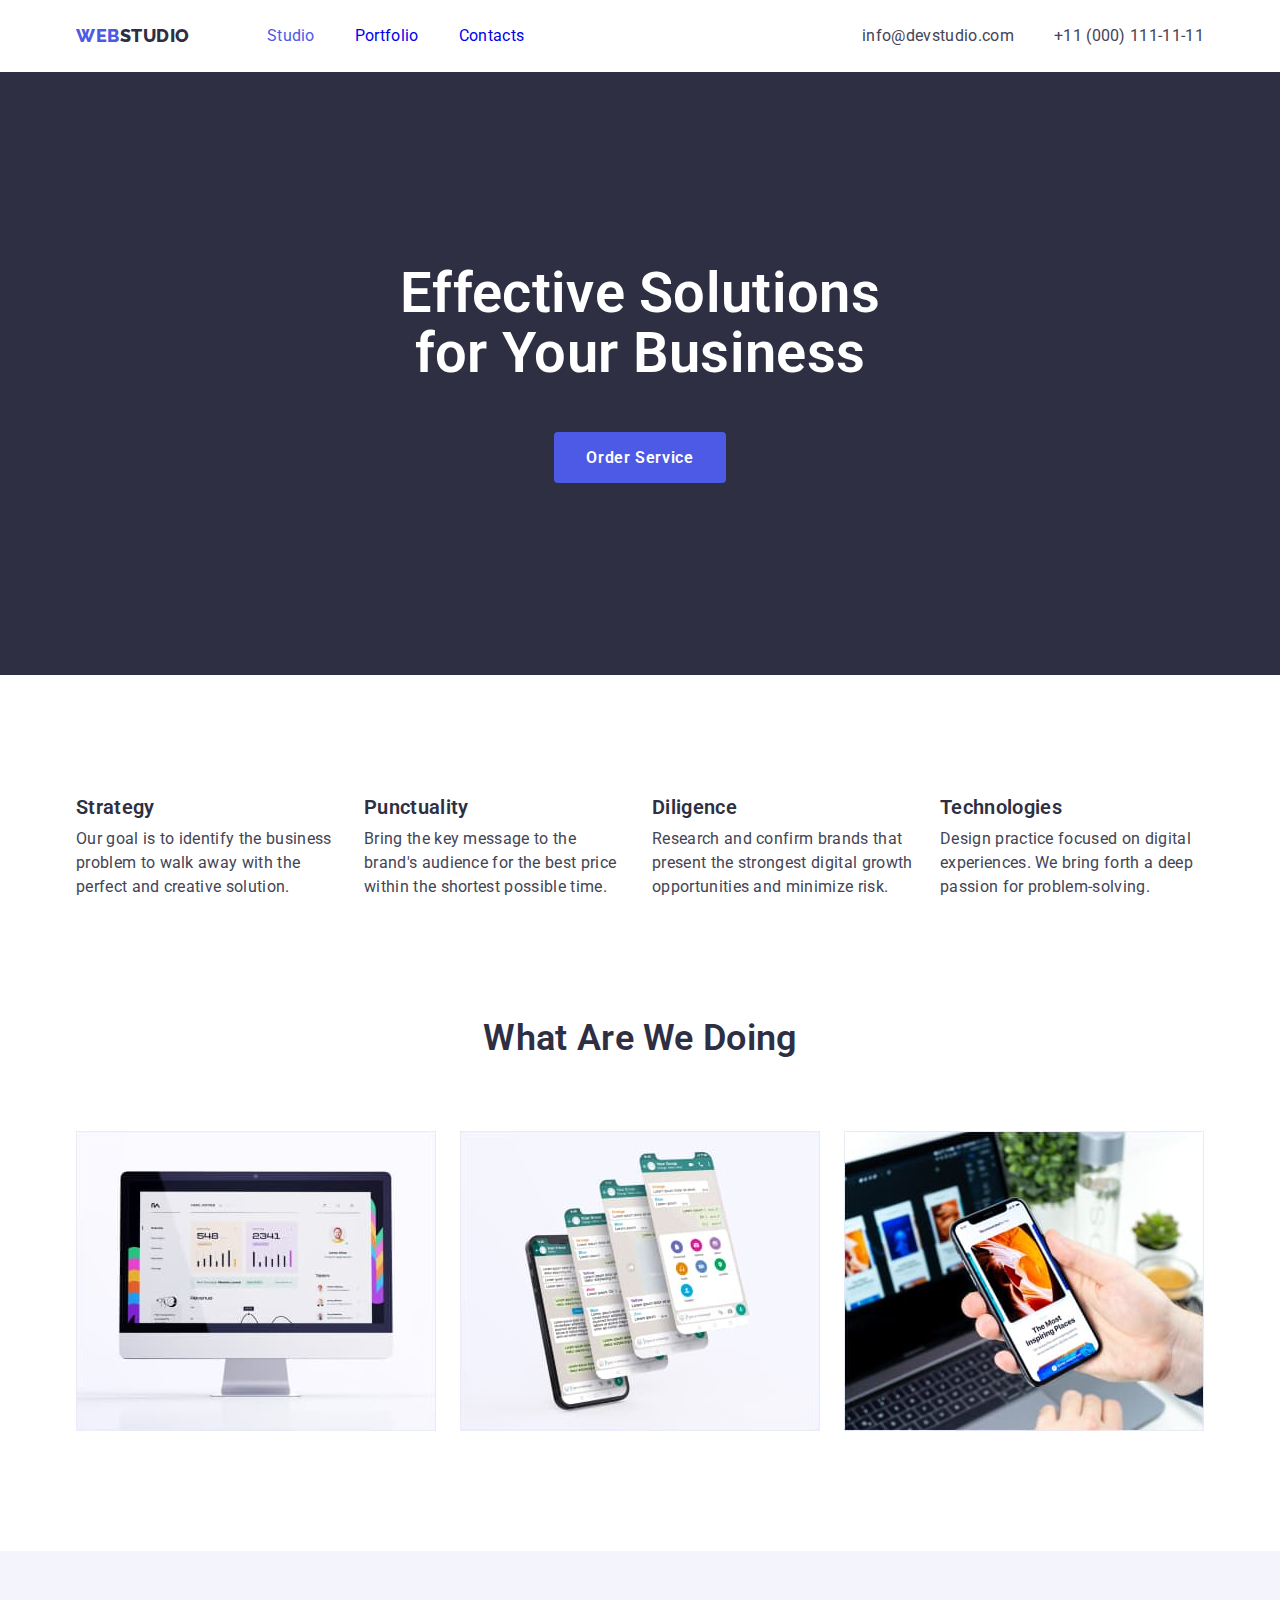
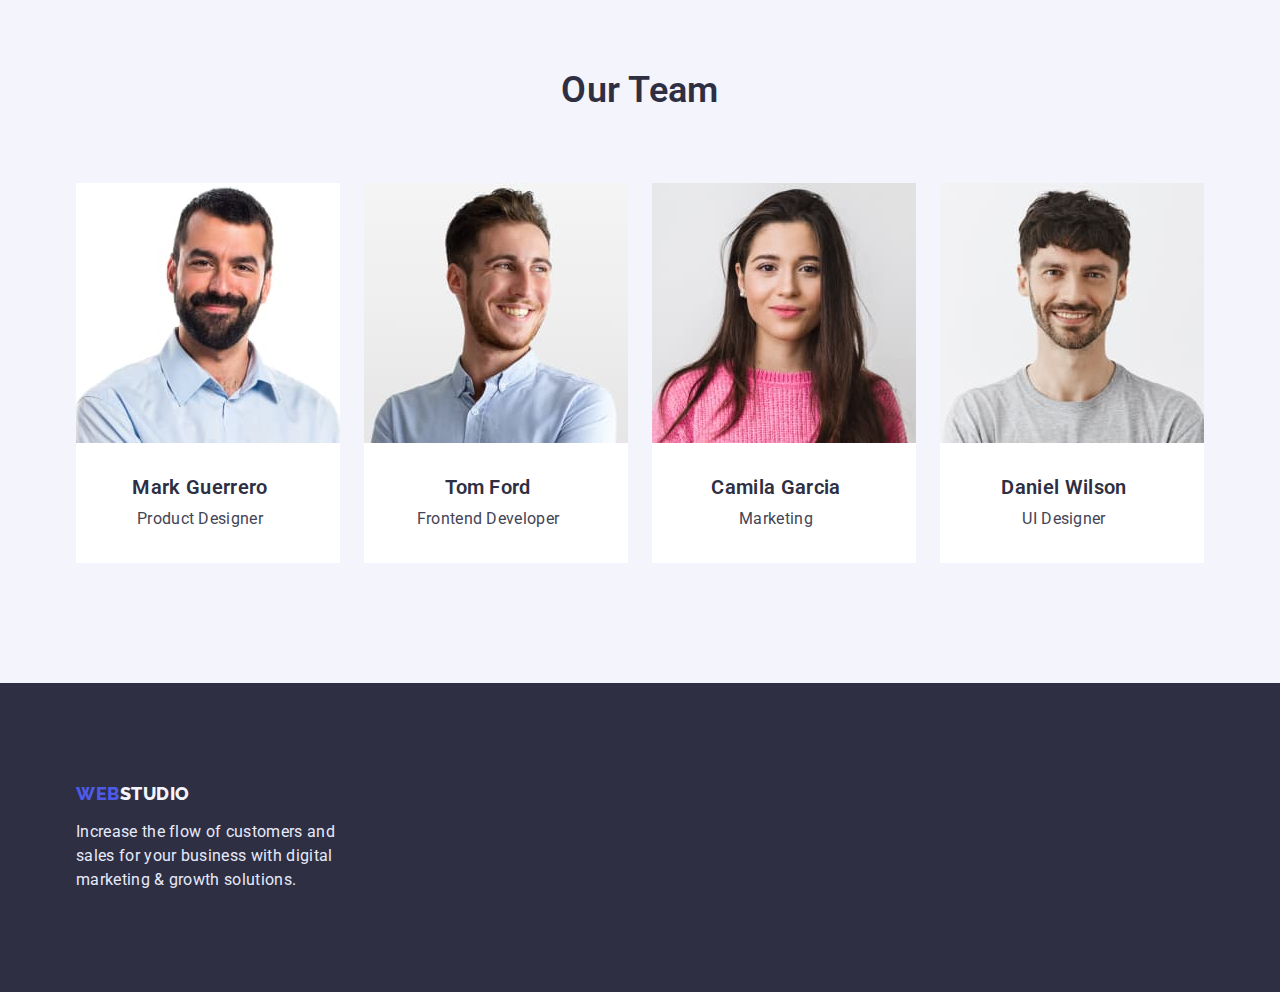
==== index.html @ b6259a6e "copied all files from the previous hw" ====
<!DOCTYPE html>
<html lang="en">
  <head>
    <meta charset="UTF-8" />
    <meta http-equiv="X-UA-Compatible" content="IE=edge" />
    <meta name="viewport" content="width=device-width, initial-scale=1.0" />
    <link
      href="https://fonts.googleapis.com/css2?family=Oleo+Script&family=Raleway:wght@700&family=Roboto:wght@400;500;700;900&display=swap"
      rel="stylesheet"
    />
    <link
      href="https://cdnjs.cloudflare.com/ajax/libs/modern-normalize/1.1.0/modern-normalize.min.css"
      rel="stylesheet"
    />
    <!-- <link
      href="https://fonts.googleapis.com/css2?family=Raleway:wght@700&display=swap"
      rel="stylesheet"
    /> -->
    <link rel="stylesheet" href="./сss/styles.css" />
    <title>Studio</title>
  </head>
  <body class="page">
    <!-- Шапка сайту -->
    <header class="border-header">
      <div class="container all-header">
        <nav class="main-nav">
          <!-- <a href="index.html">
          <img src="./images/WebStudio.svg" alt="Лого вебстудии" />
        </a> -->
          <a href="index.html" class="logo-top"
            >Web<span class="logo-header">Studio</span></a
          >
          <ul class="site-nav list">
            <li class="item">
              <a href="index.html" class="link current">Studio</a>
            </li>
            <li class="item">
              <a href="./portfolio.html" class="link">Portfolio</a>
            </li>
            <li class="item"><a href="#" class="link">Contacts</a></li>
          </ul>
        </nav>
        <ul class="contacts-nav list">
          <li class="item">
            <a href="mailto:info@devstudio.com" lang="en" class="contacts"
              >info@devstudio.com</a
            >
          </li>
          <li class="item">
            <a href="tel:+110001111111" class="contacts">+11 (000) 111-11-11</a>
          </li>
        </ul>
      </div>
    </header>
    <main>
      <!-- Герой -->
      <section class="hero">
        <div class="hero-content">
          <h1 class="hero-title">Effective Solutions for Your Business</h1>
          <button type="button" class="hero-button pointer">
            Order Service
          </button>
        </div>
      </section>
      <section class="section features-section">
        <div class="container">
          <!-- Вказую заголовок але в завданні на макеті він відсутній, вподальшому його потрібно сховати від користувача -->
          <h2 class="section-title visually-hidden">Features</h2>
          <ul class="features">
            <li class="items">
              <h3 class="content-title">Strategy</h3>
              <p class="section-text">
                Our goal is to identify the business problem to walk away with
                the perfect and creative solution.
              </p>
            </li>

            <li class="items">
              <h3 class="content-title">Punctuality</h3>
              <p class="section-text">
                Bring the key message to the brand's audience for the best price
                within the shortest possible time.
              </p>
            </li>

            <li class="items">
              <h3 class="content-title">Diligence</h3>
              <p class="section-text">
                Research and confirm brands that present the strongest digital
                growth opportunities and minimize risk.
              </p>
            </li>

            <li class="items">
              <h3 class="content-title">Technologies</h3>
              <p class="section-text">
                Design practice focused on digital experiences. We bring forth a
                deep passion for problem-solving.
              </p>
            </li>
          </ul>
        </div>
      </section>
      <section class="section">
        <div class="container">
          <h2 class="section-title">What are we doing</h2>
          <ul class="services">
            <li class="items">
              <img src="./images1/computer.jpg" alt="computer" width="360" />
            </li>

            <li class="items">
              <img
                src="./images1/messengers.jpg"
                alt="messengers"
                width="360"
              />
            </li>

            <li class="items">
              <img
                src="./images1/smartphone.jpg"
                alt="smartphone"
                width="360"
              />
            </li>
          </ul>
        </div>
      </section>
      <section class="section team-background">
        <div class="container">
          <h2 class="section-title team-title">Our Team</h2>
          <ul class="team">
            <li class="team-elements items">
              <img src="./images1/guerrero.jpg" alt="guerrero" width="264" />
              <div class="card-content">
                <h3 class="content-title">Mark Guerrero</h3>
                <p class="section-text">Product Designer</p>
              </div>
            </li>

            <li class="team-elements items">
              <img src="./images1/ford.jpg" alt="ford" width="264" />
              <div class="card-content">
                <h3 class="content-title">Tom Ford</h3>
                <p class="section-text">Frontend Developer</p>
              </div>
            </li>

            <li class="team-elements items">
              <img src="./images1/garcia.jpg" alt="garcia" width="264" />
              <div class="card-content">
                <h3 class="content-title">Camila Garcia</h3>
                <p class="section-text">Marketing</p>
              </div>
            </li>

            <li class="team-elements items">
              <img src="./images1/wilson.jpg" alt="wilson" width="264" />
              <div class="card-content">
                <h3 class="content-title">Daniel Wilson</h3>
                <p class="section-text">UI Designer</p>
              </div>
            </li>
          </ul>
        </div>
      </section>
    </main>
    <!-- Футер -->
    <footer class="footer">
      <!-- <img src="./images/WebStudio.svg" alt="Лого вебстудии" /> -->
      <div class="container">
        <a href="index.html" class="logo-bottom"
          >Web<span class="logo-footer">Studio</span>
        </a>
        <p class="footer-text">
          Increase the flow of customers and sales for your business with
          digital marketing & growth solutions.
        </p>
      </div>
    </footer>
    <script src="./JS/code.js"></script>
  </body>
</html>
---- сss/styles.css ----
/* Определяем палитру цвета которую использовал дизайнер при разработке макета */
/* цвет основного текста SLATE #434455; */
/* вторичный цвет текста (заголовки) NAVY BLUE #2E2F42 */
/* цвет бэкграунд акцента #4D5AE5 */
/* цвет лого header  #4D5AE5 #2E2F42 */
/* цвет лого footer  #4D5AE5 #F4F4FD */
/* цвет фона (header) #FFFFFF */
/* цвет фона (hero + footer) #2E2F42 */
/* цвет фона (sections) #E5E5E5 */
/* цвет фона (section Team) #F4F4FD */
/* цвет фона кнопок #E7E9FC */

/* Задаем основной цвет шрифта и фона */
:root {
  --portfolio-card-set-left-gap: 24px;
  --portfolio-card-set-top-gap: 48px;

  --primary-text-color: #434455;
  --title-text-color-second-bg-color: #2e2f42;
  --accent-bg-color-button-text-color: #4d5ae5;
  --first-color: #ffffff;
  --third-background-color: #e5e5e5;
  --fourth-background-color: #f4f4fd;
  --button-background-color: #e7e9fc;
  --button-bg-active-color: #404bbf;
}

/* Если не используем нормализацию стилей то прописываем руками
html {
  box-sizing: border-box;
}
*,
*::before,
*::after {
  box-sizing: inherit;
} */

/* Добавляем временный outline для работы с блоками */

/* header {
  outline: 2px solid #404bbf;
} */
/* .nav {
  outline: 2px solid navy;
}
.site-nav {
  outline: 2px solid #404bbf;
}
.contacts-nav {
  outline: 2px solid red;
} */
/* .hero {
  outline: 2px solid tomato;
} */
/* .section {
  outline: 2px solid navy;
} */
/* .footer {
  outline: 2px solid red;
} */
/* .flex-filter {
  outline: 2px solid tomato;
  background-color: navy;
} */
/* .portfolio-elements {
    outline: 1px solid tomato;
  } */

body {
  margin: 0px;
  color: var(--primary-text-color);
  background-color: var(--first-color);

  font-family: Roboto, sans-serif;
  letter-spacing: 0.02em;
}
/* Утилиты */
.list {
  margin: 0px;
  padding: 0px;
}

/* Обнуляем маржины для элементов макета' */
h1,
h2,
h3,
h4,
h5,
h6,
p,
ul {
  margin: 0;
}

img {
  display: block;
  max-width: 100%;
  height: auto;
}
/* Убираем точки в списке */
/* .list {
  list-style: none;
} */
ul {
  list-style: none;
}

.link {
  text-decoration: none;
}
.pointer {
  cursor: pointer;
}

/* h1,
h2,
h3,
h4,
h5,
h6 {
  font-family: "Times New Roman", Times, serif;
} */

.container {
  width: 1158px;
  padding-left: 15px;
  padding-right: 15px;
  margin-left: auto;
  margin-right: auto;
  /* outline: 2px solid tomato; */
}

/* .section {
  padding-top: 94px;
  padding-bottom: 94px;
} */

/* Задаем цвет лого */
.logo-top {
  color: var(--accent-bg-color-button-text-color);
  font-family: Raleway, sans-serif;
  font-weight: 800;
  font-size: 18px;
  line-height: 1.33;
  display: flex;
  align-items: center;
  letter-spacing: 0.03em;
  text-transform: uppercase;
  text-decoration: none;
}
.logo-top .logo-header {
  color: var(--title-text-color-second-bg-color);
}
.logo-bottom {
  color: var(--accent-bg-color-button-text-color);
  font-family: Raleway, sans-serif;
  font-weight: 800;
  font-size: 18px;
  line-height: 1.17;
  display: flex;
  align-items: center;
  letter-spacing: 0.03em;
  text-transform: uppercase;
  text-decoration: none;
}
.logo-bottom .logo-footer {
  color: var(--fourth-background-color);
}

/* Стилизуем меню навигации */
.border-header {
  box-shadow: 0px 2px 1px rgba(46, 47, 66, 0.08),
    0px 1px 1px rgba(46, 47, 66, 0.16), 0px 1px 6px rgba(46, 47, 66, 0.08);
}

.all-header {
  display: flex;
  align-items: center;
}
.main-nav {
  display: flex;
  align-items: center;
  padding-top: 24px;
  padding-bottom: 24px;
}
.site-nav {
  display: flex;
  margin-left: 77px;
}
.site-nav .item + .item {
  margin-left: 40px;
}
.site-nav > .link {
  color: var(--title-text-color-second-bg-color);
  font-weight: 600;
  font-size: 16px;
  line-height: 1.5;
  text-decoration: none;
}
.site-nav .link:hover,
.site-nav .link:focus {
  color: var(--accent-bg-color-button-text-color);
}
.site-nav .link.current,
.site-nav .link:active {
  color: var(--accent-bg-color-button-text-color);
}

/* Стилизуем в шапке контакты */
.contacts-nav {
  display: flex;
  margin-left: auto;
  padding-top: 24px;
  padding-bottom: 24px;
}
.contacts-nav .item:not(:last-child) {
  margin-right: 40px;
}

.contacts-nav .contacts {
  display: flex;
  color: var(--primary-text-color);
  font-size: 16px;
  line-height: 1.5;
  text-decoration: none;
}
.contacts-nav .contacts:hover,
.contacts-nav .contacts:focus {
  color: var(--accent-bg-color-button-text-color);
}

/* Стилизуем героя */
.hero {
  text-align: center;
  background-color: var(--title-text-color-second-bg-color);
}
.hero-content {
  padding-top: 192px;
  padding-bottom: 192px;
}
.hero-title {
  display: block;
  width: 492px;
  height: 120px;
  margin-left: auto;
  margin-right: auto;
  margin-top: 0;
  margin-bottom: 48px;

  color: var(--first-color);
  font-weight: 600;
  font-size: 56px;
  line-height: 1.07;
}
.hero-button {
  display: flex;
  margin-left: auto;
  margin-right: auto;
  flex-direction: row;
  gap: 10px;
  border-radius: 4px;
  border: none;
  align-items: center;
  padding: 16px 32px;
  min-width: 170px;
  min-height: 51px;

  color: var(--first-color);
  background-color: var(--accent-bg-color-button-text-color);
  font-family: inherit;
  font-weight: 600;
  font-size: 16px;
  line-height: 1.19;
  display: flex;
  align-items: center;
  letter-spacing: 0.04em;
}

.hero-button:active,
.hero-button:focus {
  background-color: var(--button-bg-active-color);
}

/* Стилизуем заголовки секций */

.section-title {
  margin-top: 0px;

  color: var(--title-text-color-second-bg-color);
  font-weight: 600;
  font-size: 36px;
  line-height: 1.11;
  text-align: center;
  text-transform: capitalize;
}

.visually-hidden {
  position: absolute;
  width: 1px;
  height: 1px;
  margin: -1px;
  border: 0;
  padding: 0;
  clip: rect(0 0 0 0);
  overflow: hidden;
}

/* Стилизуем заголовки контента внутри секций Future, Team, Portfolio */

.content-title {
  margin-top: 0px;
  margin-bottom: 0px;

  color: var(--title-text-color-second-bg-color);
  font-weight: 600;
  font-size: 20px;
  line-height: 1.2;
}
/* Стилизуем контент внутри секций Future, Team, Portfolio */

.section {
  padding-top: 120px;
  padding-bottom: 120px;
}

.features-section {
  padding-bottom: 0px;
}

.features {
  display: flex;
  min-width: 264px;
  margin: 0;
  padding: 0;
  /* gap: 8px; */
}
.features .items {
  flex-basis: 264px;
  /* min-width: 264px; */
}

.features .items:not(:last-child) {
  margin-right: 24px;
}

.section-text {
  color: var(--primary-text-color);
  font-size: 16px;
  line-height: 1.5;
}
/* Section What are we doing */
.services {
  display: flex;
  margin-top: 72px;
  padding: 0;
}

.services .items:not(:last-child) {
  padding-right: 24px;
}
/* Section Team */

.team {
  display: flex;
  flex-wrap: wrap;
  margin: 0;
  padding: 0;
  margin-top: 72px;
  gap: 24px;
}

.team-elements {
  flex-basis: calc((100% - 72px) / 4);
  background-color: var(--first-color);
}

.team-background {
  background-color: var(--fourth-background-color);
}

.card-content {
  text-align: center;
}

/* Стилизуем футер */

.footer {
  padding-top: 100px;
  padding-bottom: 100px;
  background-color: var(--title-text-color-second-bg-color);
}
.footer-text {
  display: inline-block;
  width: 264px;
  margin-top: 16px;

  color: var(--button-background-color);
  font-size: 16px;
  line-height: 1.5;
}
/* .address {
  color: var(--primary-text-color);
  font-style: normal;
  font-size: 14px;
  line-height: 1.71;
  text-decoration: none;
}  */
/* .footer .address {
  color: #ffffff;
  font-style: normal;
  font-size: 14px;
  line-height: 1.71;
  text-decoration: none;
}
.footer .address:hover,
.footer .address:focus {
  color: var(--accent-color);
}

.footer .contacts {
  color: var(--primary-text-color);
  font-style: normal;
  font-size: 14px;
  line-height: 1.71;
  text-decoration: none;
}
.footer .contacts:hover,
.footer .contacts:focus {
  color: var(--accent-color);
} */

/* Стилизуем страницу Портфолио  */

/* Section filter  */

.filter-button {
  color: var(--accent-bg-color-button-text-color);
  background-color: var(--button-background-color);
  font-family: inherit;
  font-weight: 600;
  font-size: 16px;
  line-height: 1.5;
  text-align: center;
  letter-spacing: 0.04em;

  border: 1px solid #e7e9fc;
  border-radius: 4px;
}

.filter-button:hover,
.filter-button:focus {
  color: var(--first-color);
  background-color: var(--accent-bg-color-button-text-color);
}

.porfolio-section {
  padding-top: 96px;
  padding-bottom: 120px;
}
.filter {
  display: flex;
  justify-content: center;
  padding: 0px;
  margin-left: auto;
  margin-right: auto;
  margin-bottom: 72px;
}

.filter .items {
  justify-content: center;
}

.filter .items:not(:last-child) {
  padding-right: 24px;
}

.filter .filter-button {
  padding: 12px 24px;
}

/* Portfolio */

.portfolio {
  display: flex;
  flex-wrap: wrap;
  padding: 0;
  gap: 24px;
  text-decoration: none;
}

.portfolio-elements {
  flex-basis: calc((100% - 48px) / 3);
  border: 0.5px solid #f4f4fd;
  /* box-shadow: 0px 1px 6px rgba(46, 47, 66, 0.08); */
}

.card-content {
  padding: 32px;
  padding-left: 16px;
}

.section-text {
  margin-top: 8px;
}
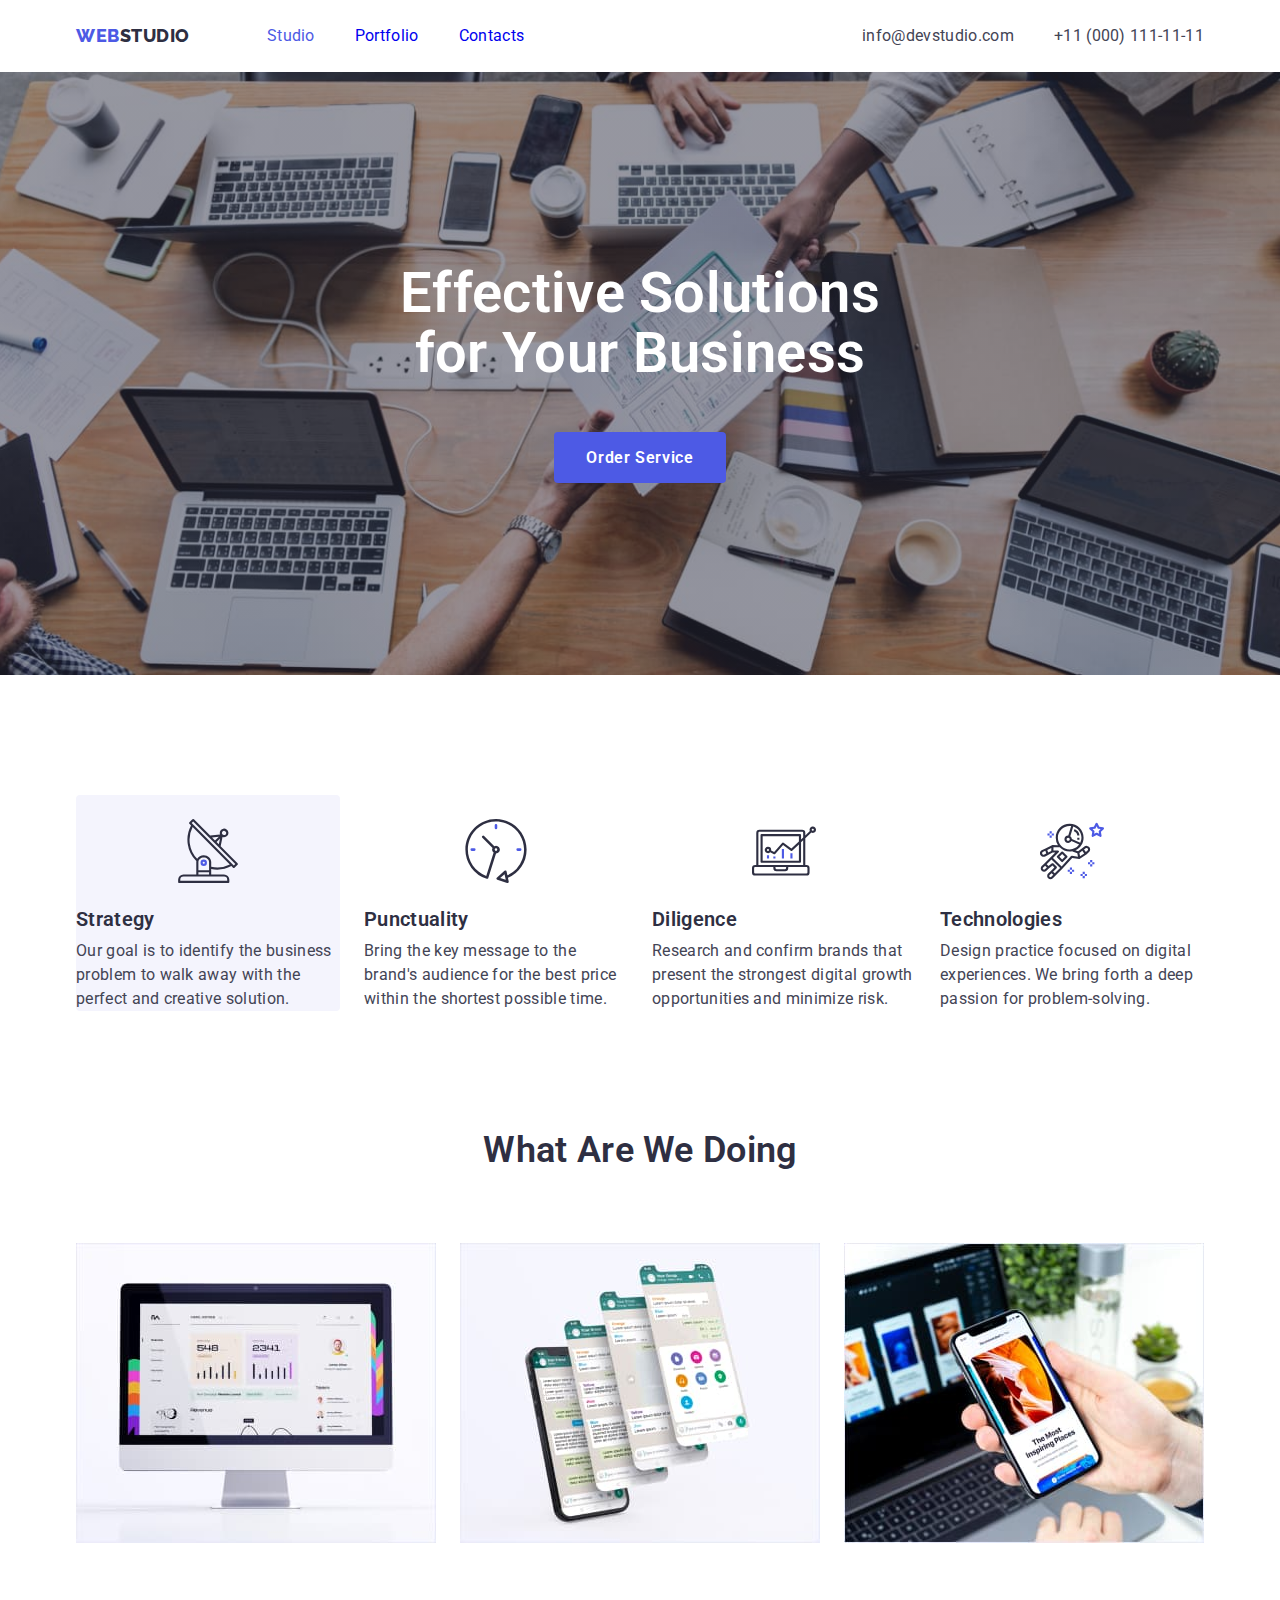
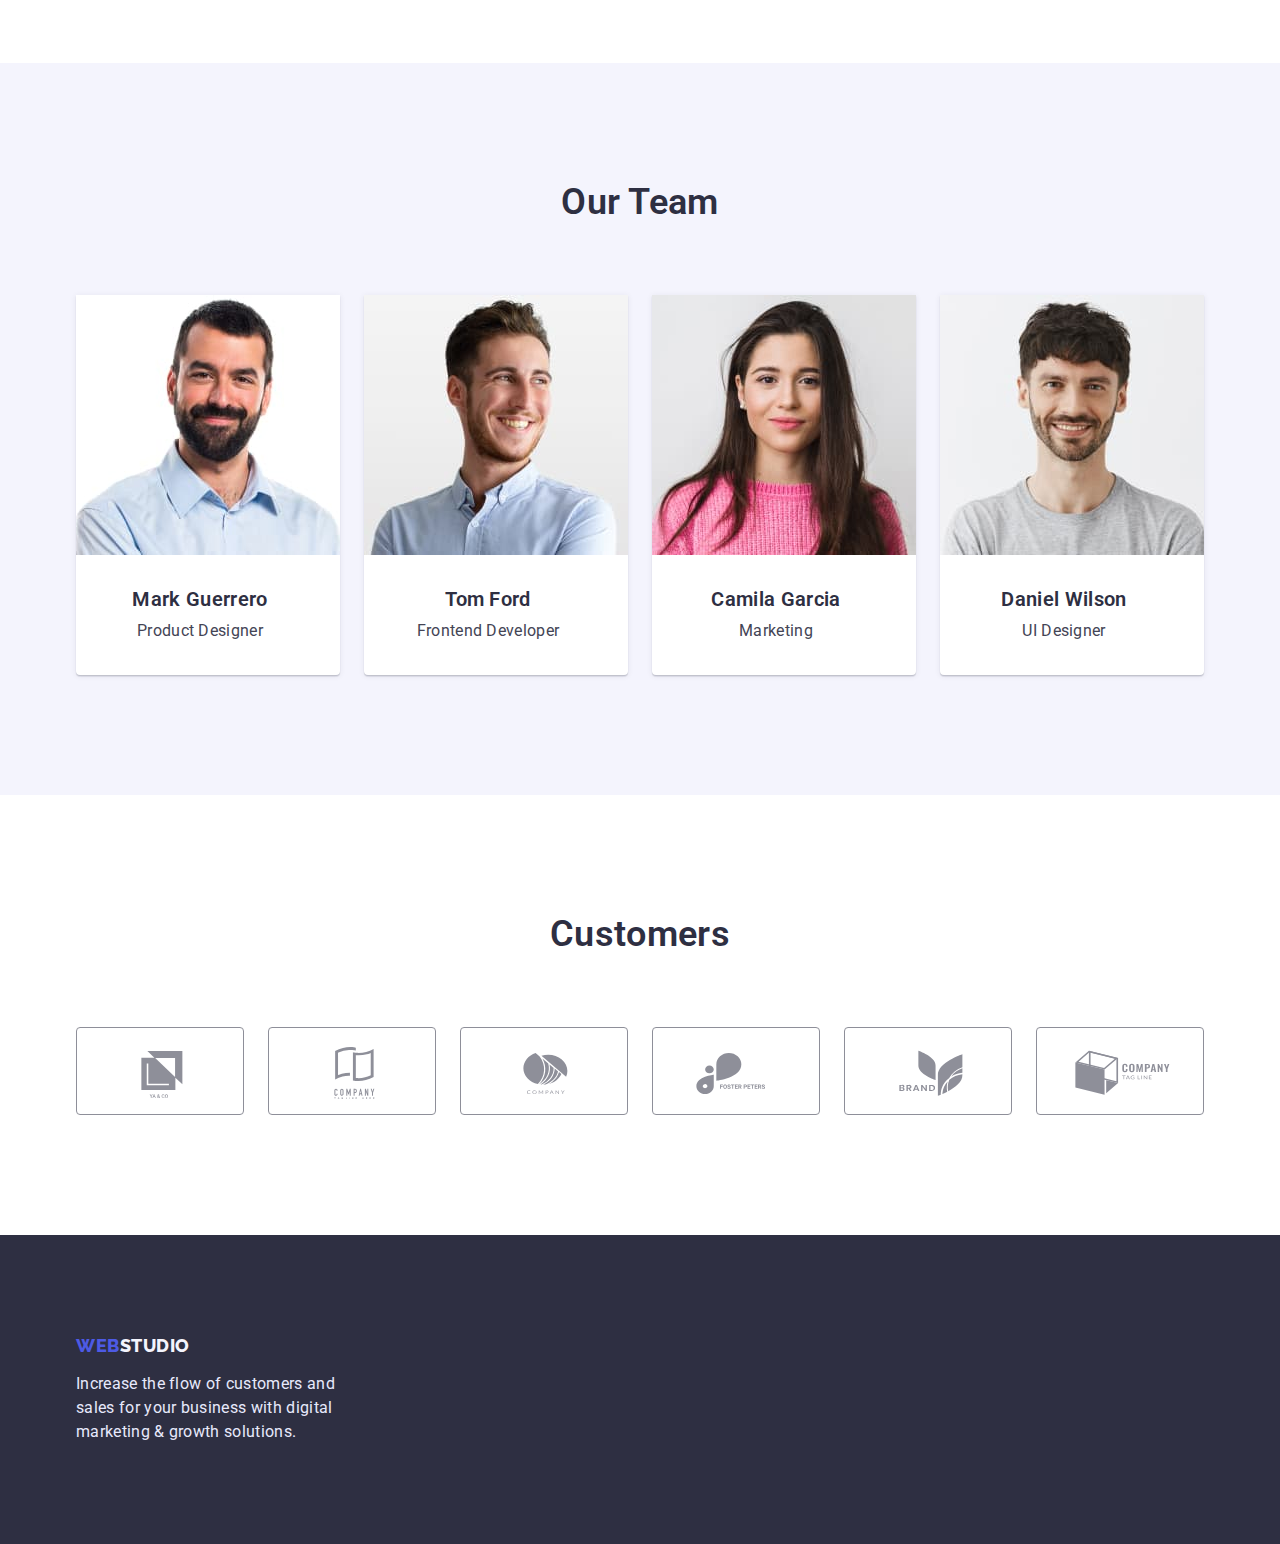
==== commit ec954908: "Added the first part of the code according to the fourth task" ====
--- a/index.html
+++ b/index.html
@@ -54,7 +54,7 @@
     </header>
     <main>
       <!-- Герой -->
-      <section class="hero">
+      <section class="hero overlay">
         <div class="hero-content">
           <h1 class="hero-title">Effective Solutions for Your Business</h1>
           <button type="button" class="hero-button pointer">
@@ -67,7 +67,14 @@
           <!-- Вказую заголовок але в завданні на макеті він відсутній, вподальшому його потрібно сховати від користувача -->
           <h2 class="section-title visually-hidden">Features</h2>
           <ul class="features">
-            <li class="items">
+            <li class="feature-elements items">
+              <div class="feature-block">
+                <a>
+                  <svg class="icon" width="64px" height="64px">
+                    <use href="./images1/sprite2.svg#icon-antenna"></use>
+                  </svg>
+                </a>
+              </div>
               <h3 class="content-title">Strategy</h3>
               <p class="section-text">
                 Our goal is to identify the business problem to walk away with
@@ -76,6 +83,13 @@
             </li>
 
             <li class="items">
+              <div class="feature-block">
+                <a>
+                  <svg class="icon" width="64px" height="64px">
+                    <use href="./images1/sprite2.svg#icon-clock"></use>
+                  </svg>
+                </a>
+              </div>
               <h3 class="content-title">Punctuality</h3>
               <p class="section-text">
                 Bring the key message to the brand's audience for the best price
@@ -84,6 +98,13 @@
             </li>
 
             <li class="items">
+              <div class="feature-block">
+                <a>
+                  <svg class="icon" width="64px" height="64px">
+                    <use href="./images1/sprite2.svg#icon-diagram"></use>
+                  </svg>
+                </a>
+              </div>
               <h3 class="content-title">Diligence</h3>
               <p class="section-text">
                 Research and confirm brands that present the strongest digital
@@ -92,6 +113,13 @@
             </li>
 
             <li class="items">
+              <div class="feature-block">
+                <a>
+                  <svg class="icon" width="64px" height="64px">
+                    <use href="./images1/sprite2.svg#icon-astronaut"></use>
+                  </svg>
+                </a>
+              </div>
               <h3 class="content-title">Technologies</h3>
               <p class="section-text">
                 Design practice focused on digital experiences. We bring forth a
@@ -160,6 +188,72 @@
               <div class="card-content">
                 <h3 class="content-title">Daniel Wilson</h3>
                 <p class="section-text">UI Designer</p>
+              </div>
+            </li>
+          </ul>
+        </div>
+      </section>
+      <section class="section customers-background">
+        <div class="container">
+          <h2 class="section-title customers-title">Customers</h2>
+          <ul class="customers">
+            <li class="customers-elements items">
+              <div class="customer-block">
+                <a>
+                  <svg class="icon" width="104px" height="56px">
+                    <use href="./images1/sprite2.svg#icon-logo1"></use>
+                  </svg>
+                </a>
+              </div>
+            </li>
+
+            <li class="customers-elements items">
+              <div class="customer-block">
+                <a>
+                  <svg class="icon" width="104px" height="56px">
+                    <use href="./images1/sprite2.svg#icon-logo2"></use>
+                  </svg>
+                </a>
+              </div>
+            </li>
+
+            <li class="customers-elements items">
+              <div class="customer-block">
+                <a>
+                  <svg class="icon" width="104px" height="56px">
+                    <use href="./images1/sprite2.svg#icon-logo3"></use>
+                  </svg>
+                </a>
+              </div>
+            </li>
+
+            <li class="customers-elements items">
+              <div class="customer-block">
+                <a>
+                  <svg class="icon" width="104px" height="56px">
+                    <use href="./images1/sprite2.svg#icon-logo4"></use>
+                  </svg>
+                </a>
+              </div>
+            </li>
+
+            <li class="customers-elements items">
+              <div class="customer-block">
+                <a>
+                  <svg class="icon" width="104px" height="56px">
+                    <use href="./images1/sprite2.svg#icon-logo5"></use>
+                  </svg>
+                </a>
+              </div>
+            </li>
+
+            <li class="customers-elements items">
+              <div class="customer-block">
+                <a>
+                  <svg class="icon" width="104px" height="56px">
+                    <use href="./images1/sprite2.svg#icon-logo6"></use>
+                  </svg>
+                </a>
               </div>
             </li>
           </ul>
@@ -179,6 +273,5 @@
         </p>
       </div>
     </footer>
-    <script src="./JS/code.js"></script>
   </body>
 </html>
--- a/сss/styles.css
+++ b/сss/styles.css
@@ -23,6 +23,7 @@
   --fourth-background-color: #f4f4fd;
   --button-background-color: #e7e9fc;
   --button-bg-active-color: #404bbf;
+  --border-color: #8e8f99;
 }
 
 /* Если не используем нормализацию стилей то прописываем руками
@@ -34,37 +35,6 @@
 *::after {
   box-sizing: inherit;
 } */
-
-/* Добавляем временный outline для работы с блоками */
-
-/* header {
-  outline: 2px solid #404bbf;
-} */
-/* .nav {
-  outline: 2px solid navy;
-}
-.site-nav {
-  outline: 2px solid #404bbf;
-}
-.contacts-nav {
-  outline: 2px solid red;
-} */
-/* .hero {
-  outline: 2px solid tomato;
-} */
-/* .section {
-  outline: 2px solid navy;
-} */
-/* .footer {
-  outline: 2px solid red;
-} */
-/* .flex-filter {
-  outline: 2px solid tomato;
-  background-color: navy;
-} */
-/* .portfolio-elements {
-    outline: 1px solid tomato;
-  } */
 
 body {
   margin: 0px;
@@ -230,6 +200,22 @@
 }
 
 /* Стилизуем героя */
+.overlay {
+  max-width: 1440px;
+  height: 603px;
+  margin-left: auto;
+  margin-right: auto;
+  background-image: linear-gradient(
+      to right,
+      rgba(46, 47, 66, 0.5),
+      rgba(46, 47, 66, 0.5)
+    ),
+    url('../images1/peopleoffice.jpg');
+  background-repeat: no-repeat;
+  background-position: center;
+  background-size: cover;
+}
+
 .hero {
   text-align: center;
   background-color: var(--title-text-color-second-bg-color);
@@ -327,6 +313,23 @@
   padding-bottom: 0px;
 }
 
+.feature-elements {
+  background-color: var(--fourth-background-color);
+  border-radius: 4px;
+}
+
+.feature-block {
+  margin: 0;
+  width: 264px;
+  height: 112px;
+  padding: 24px 100px;
+  border-radius: 4px;
+  text-align: center;
+}
+/* .feature-block:not(:last-child) {
+  margin-right: 24px;
+} */
+
 .features {
   display: flex;
   min-width: 264px;
@@ -372,6 +375,9 @@
 .team-elements {
   flex-basis: calc((100% - 72px) / 4);
   background-color: var(--first-color);
+  box-shadow: 0px 1px 6px rgba(46, 47, 66, 0.08),
+    0px 1px 1px rgba(46, 47, 66, 0.16), 0px 2px 1px rgba(46, 47, 66, 0.08);
+  border-radius: 0px 0px 4px 4px;
 }
 
 .team-background {
@@ -382,9 +388,41 @@
   text-align: center;
 }
 
+/* Section Customers */
+
+.customers {
+  display: flex;
+  flex-wrap: wrap;
+  margin: 0;
+  padding: 0;
+  margin-top: 72px;
+  gap: 24px;
+}
+
+.customers-elements {
+  background-color: var(--first-color);
+}
+
+.customer-block {
+  margin: 0;
+  width: 168px;
+  height: 88px;
+  padding: 16px 32px;
+  border: 1px solid var(--border-color);
+  border-radius: 4px;
+  text-align: center;
+}
+.customer-block:not(:last-child) {
+  margin-right: 24px;
+}
+
 /* Стилизуем футер */
 
 .footer {
+  /* max-width: 1440px;
+  max-height: 310px; */
+  margin-left: auto;
+  margin-right: auto;
   padding-top: 100px;
   padding-bottom: 100px;
   background-color: var(--title-text-color-second-bg-color);
@@ -451,6 +489,9 @@
 .filter-button:focus {
   color: var(--first-color);
   background-color: var(--accent-bg-color-button-text-color);
+  box-shadow: 0px 3px 1px rgba(0, 0, 0, 0.1), 0px 2px 1px rgba(0, 0, 0, 0.08),
+    0px 2px 2px rgba(0, 0, 0, 0.12);
+  border-radius: 4px;
 }
 
 .porfolio-section {
@@ -493,7 +534,10 @@
   border: 0.5px solid #f4f4fd;
   /* box-shadow: 0px 1px 6px rgba(46, 47, 66, 0.08); */
 }
-
+.portfolio-elements:hover {
+  border: 0.5px solid #f4f4fd;
+  box-shadow: 0px 1px 6px rgba(46, 47, 66, 0.08);
+}
 .card-content {
   padding: 32px;
   padding-left: 16px;
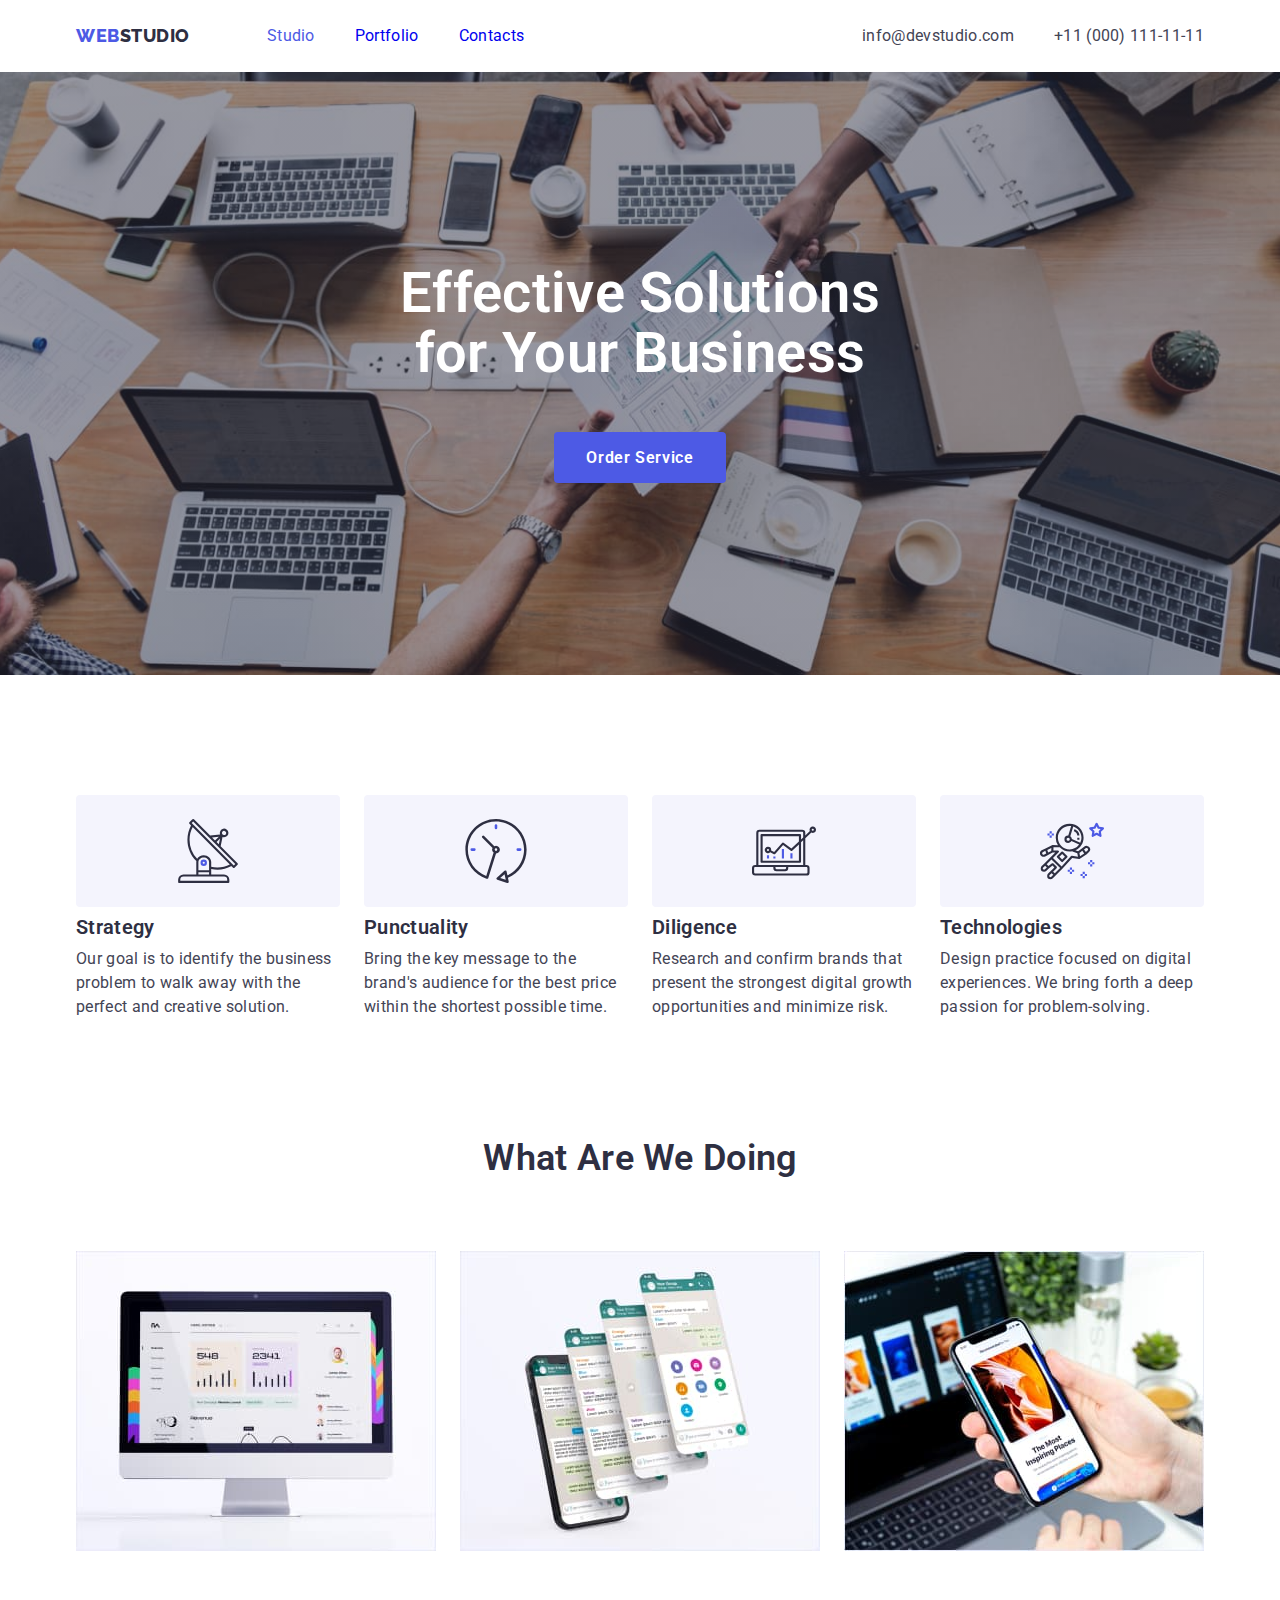
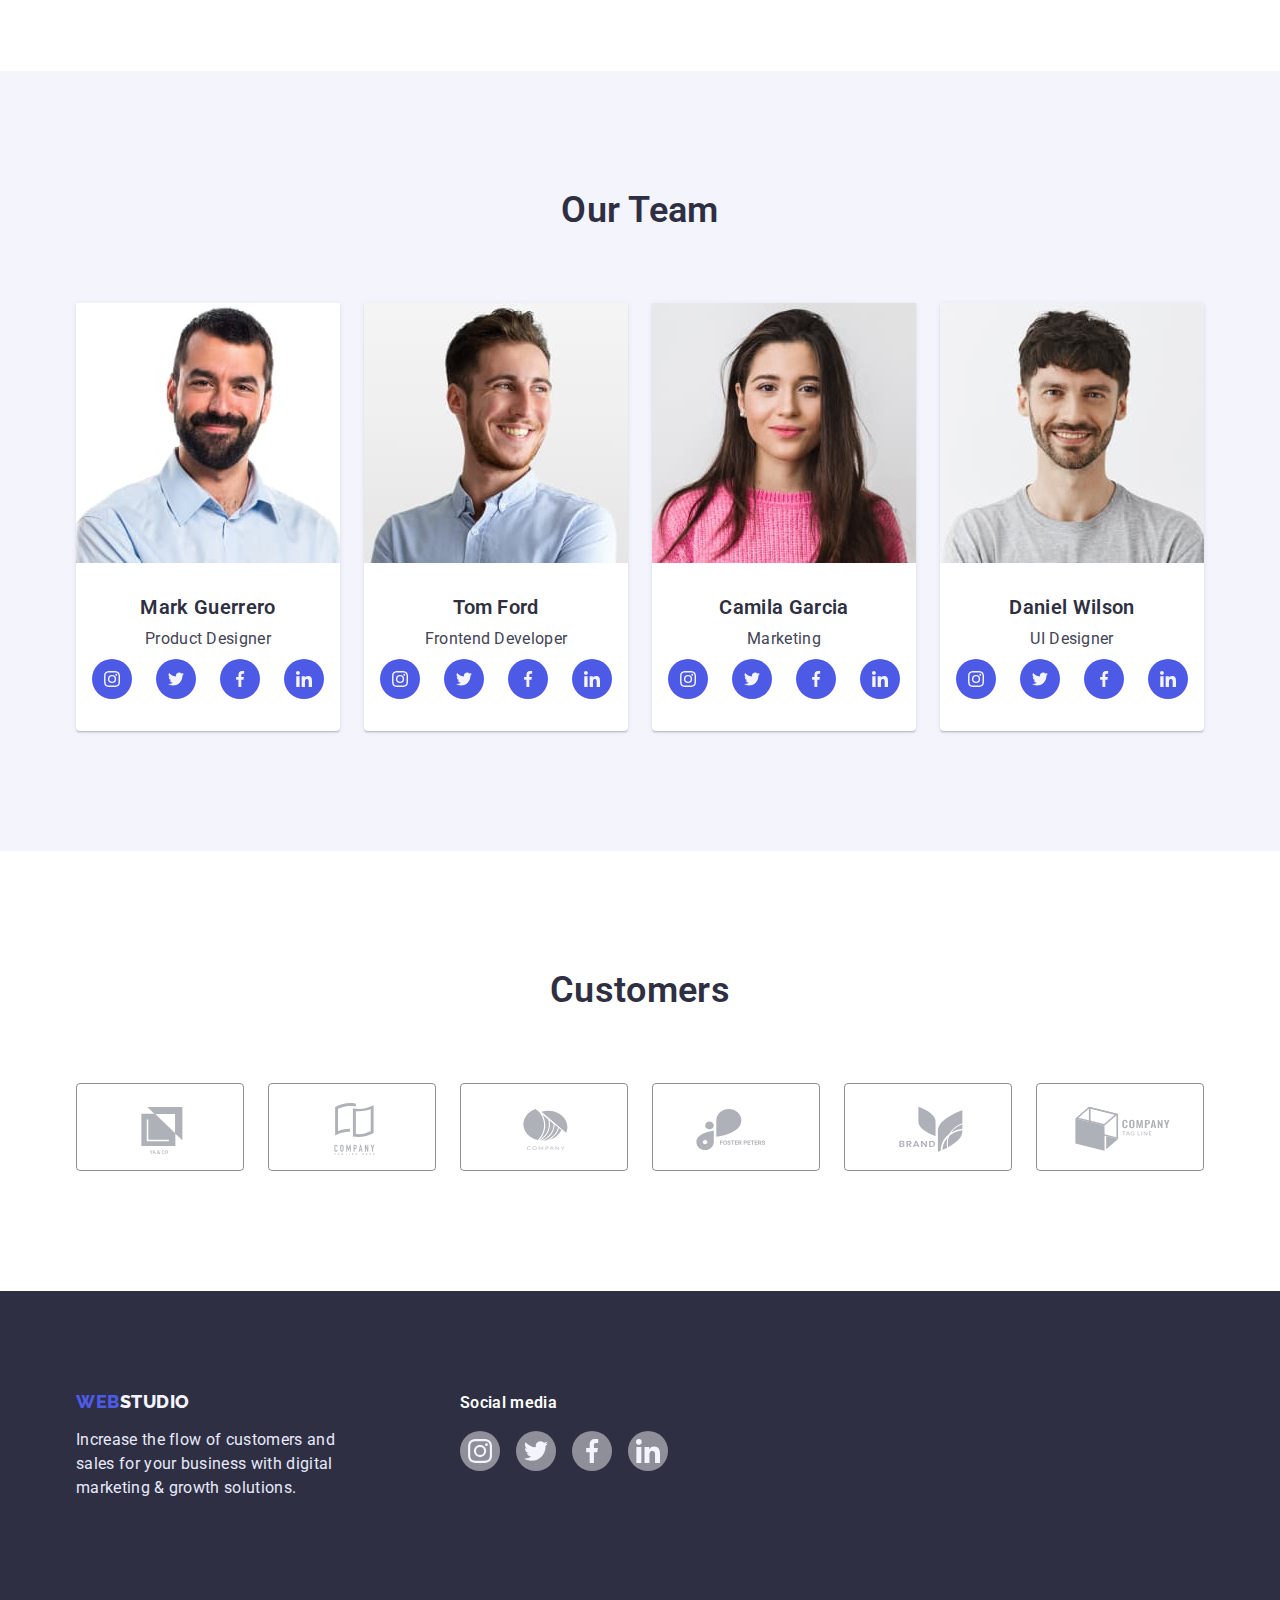
==== commit eddf4cc7: "added all the code according to the task" ====
--- a/index.html
+++ b/index.html
@@ -67,11 +67,11 @@
           <!-- Вказую заголовок але в завданні на макеті він відсутній, вподальшому його потрібно сховати від користувача -->
           <h2 class="section-title visually-hidden">Features</h2>
           <ul class="features">
-            <li class="feature-elements items">
+            <li class="items">
               <div class="feature-block">
                 <a>
                   <svg class="icon" width="64px" height="64px">
-                    <use href="./images1/sprite2.svg#icon-antenna"></use>
+                    <use href="./images1/sprite1.svg#icon-antenna"></use>
                   </svg>
                 </a>
               </div>
@@ -86,7 +86,7 @@
               <div class="feature-block">
                 <a>
                   <svg class="icon" width="64px" height="64px">
-                    <use href="./images1/sprite2.svg#icon-clock"></use>
+                    <use href="./images1/sprite1.svg#icon-clock"></use>
                   </svg>
                 </a>
               </div>
@@ -101,7 +101,7 @@
               <div class="feature-block">
                 <a>
                   <svg class="icon" width="64px" height="64px">
-                    <use href="./images1/sprite2.svg#icon-diagram"></use>
+                    <use href="./images1/sprite1.svg#icon-diagram"></use>
                   </svg>
                 </a>
               </div>
@@ -116,7 +116,7 @@
               <div class="feature-block">
                 <a>
                   <svg class="icon" width="64px" height="64px">
-                    <use href="./images1/sprite2.svg#icon-astronaut"></use>
+                    <use href="./images1/sprite1.svg#icon-astronaut"></use>
                   </svg>
                 </a>
               </div>
@@ -161,33 +161,205 @@
           <ul class="team">
             <li class="team-elements items">
               <img src="./images1/guerrero.jpg" alt="guerrero" width="264" />
-              <div class="card-content">
+              <div class="teamcard-content">
                 <h3 class="content-title">Mark Guerrero</h3>
                 <p class="section-text">Product Designer</p>
+                <ul class="social-link">
+                  <li class="social-elements">
+                    <div class="social-blok">
+                      <a class="social-items">
+                        <svg class="icon-team" width="16px" height="16px">
+                          <use
+                            href="./images1/sprite1.svg#icon-instagram"
+                          ></use>
+                        </svg>
+                      </a>
+                    </div>
+                  </li>
+
+                  <li class="social-elements">
+                    <div class="social-blok">
+                      <a class="social-items">
+                        <svg class="icon-team" width="16px" height="16px">
+                          <use href="./images1/sprite1.svg#icon-twitter"></use>
+                        </svg>
+                      </a>
+                    </div>
+                  </li>
+
+                  <li class="social-elements">
+                    <div class="social-blok">
+                      <a class="social-items">
+                        <svg class="icon-team" width="16px" height="16px">
+                          <use href="./images1/sprite1.svg#icon-facebook"></use>
+                        </svg>
+                      </a>
+                    </div>
+                  </li>
+
+                  <li class="social-elements">
+                    <div class="social-blok">
+                      <a class="social-items">
+                        <svg class="icon-team" width="16px" height="16px">
+                          <use href="./images1/sprite1.svg#icon-linkedin"></use>
+                        </svg>
+                      </a>
+                    </div>
+                  </li>
+                </ul>
               </div>
             </li>
 
             <li class="team-elements items">
               <img src="./images1/ford.jpg" alt="ford" width="264" />
-              <div class="card-content">
+              <div class="teamcard-content">
                 <h3 class="content-title">Tom Ford</h3>
                 <p class="section-text">Frontend Developer</p>
+                <ul class="social-link">
+                  <li class="social-elements">
+                    <div class="social-blok">
+                      <a class="social-items">
+                        <svg class="icon-team" width="16px" height="16px">
+                          <use
+                            href="./images1/sprite1.svg#icon-instagram"
+                          ></use>
+                        </svg>
+                      </a>
+                    </div>
+                  </li>
+
+                  <li class="social-elements">
+                    <div class="social-blok">
+                      <a class="social-items">
+                        <svg class="icon-team" width="16px" height="16px">
+                          <use href="./images1/sprite1.svg#icon-twitter"></use>
+                        </svg>
+                      </a>
+                    </div>
+                  </li>
+
+                  <li class="social-elements">
+                    <div class="social-blok">
+                      <a class="social-items">
+                        <svg class="icon-team" width="16px" height="16px">
+                          <use href="./images1/sprite1.svg#icon-facebook"></use>
+                        </svg>
+                      </a>
+                    </div>
+                  </li>
+
+                  <li class="social-elements">
+                    <div class="social-blok">
+                      <a class="social-items">
+                        <svg class="icon-team" width="16px" height="16px">
+                          <use href="./images1/sprite1.svg#icon-linkedin"></use>
+                        </svg>
+                      </a>
+                    </div>
+                  </li>
+                </ul>
               </div>
             </li>
 
             <li class="team-elements items">
               <img src="./images1/garcia.jpg" alt="garcia" width="264" />
-              <div class="card-content">
+              <div class="teamcard-content">
                 <h3 class="content-title">Camila Garcia</h3>
                 <p class="section-text">Marketing</p>
+                <ul class="social-link">
+                  <li class="social-elements">
+                    <div class="social-blok">
+                      <a class="social-items">
+                        <svg class="icon-team" width="16px" height="16px">
+                          <use
+                            href="./images1/sprite1.svg#icon-instagram"
+                          ></use>
+                        </svg>
+                      </a>
+                    </div>
+                  </li>
+
+                  <li class="social-elements">
+                    <div class="social-blok">
+                      <a class="social-items">
+                        <svg class="icon-team" width="16px" height="16px">
+                          <use href="./images1/sprite1.svg#icon-twitter"></use>
+                        </svg>
+                      </a>
+                    </div>
+                  </li>
+
+                  <li class="social-elements">
+                    <div class="social-blok">
+                      <a class="social-items">
+                        <svg class="icon-team" width="16px" height="16px">
+                          <use href="./images1/sprite1.svg#icon-facebook"></use>
+                        </svg>
+                      </a>
+                    </div>
+                  </li>
+
+                  <li class="social-elements">
+                    <div class="social-blok">
+                      <a class="social-items">
+                        <svg class="icon-team" width="16px" height="16px">
+                          <use href="./images1/sprite1.svg#icon-linkedin"></use>
+                        </svg>
+                      </a>
+                    </div>
+                  </li>
+                </ul>
               </div>
             </li>
 
             <li class="team-elements items">
               <img src="./images1/wilson.jpg" alt="wilson" width="264" />
-              <div class="card-content">
+              <div class="teamcard-content">
                 <h3 class="content-title">Daniel Wilson</h3>
                 <p class="section-text">UI Designer</p>
+                <ul class="social-link">
+                  <li class="social-elements">
+                    <div class="social-blok">
+                      <a class="social-items">
+                        <svg class="icon-team" width="16px" height="16px">
+                          <use
+                            href="./images1/sprite1.svg#icon-instagram"
+                          ></use>
+                        </svg>
+                      </a>
+                    </div>
+                  </li>
+
+                  <li class="social-elements">
+                    <div class="social-blok">
+                      <a class="social-items">
+                        <svg class="icon-team" width="16px" height="16px">
+                          <use href="./images1/sprite1.svg#icon-twitter"></use>
+                        </svg>
+                      </a>
+                    </div>
+                  </li>
+
+                  <li class="social-elements">
+                    <div class="social-blok">
+                      <a class="social-items">
+                        <svg class="icon-team" width="16px" height="16px">
+                          <use href="./images1/sprite1.svg#icon-facebook"></use>
+                        </svg>
+                      </a>
+                    </div>
+                  </li>
+
+                  <li class="social-elements">
+                    <div class="social-blok">
+                      <a class="social-items">
+                        <svg class="icon-team" width="16px" height="16px">
+                          <use href="./images1/sprite1.svg#icon-linkedin"></use>
+                        </svg>
+                      </a>
+                    </div>
+                  </li>
+                </ul>
               </div>
             </li>
           </ul>
@@ -200,58 +372,58 @@
             <li class="customers-elements items">
               <div class="customer-block">
                 <a>
-                  <svg class="icon" width="104px" height="56px">
-                    <use href="./images1/sprite2.svg#icon-logo1"></use>
-                  </svg>
-                </a>
-              </div>
-            </li>
-
-            <li class="customers-elements items">
-              <div class="customer-block">
-                <a>
-                  <svg class="icon" width="104px" height="56px">
-                    <use href="./images1/sprite2.svg#icon-logo2"></use>
-                  </svg>
-                </a>
-              </div>
-            </li>
-
-            <li class="customers-elements items">
-              <div class="customer-block">
-                <a>
-                  <svg class="icon" width="104px" height="56px">
-                    <use href="./images1/sprite2.svg#icon-logo3"></use>
-                  </svg>
-                </a>
-              </div>
-            </li>
-
-            <li class="customers-elements items">
-              <div class="customer-block">
-                <a>
-                  <svg class="icon" width="104px" height="56px">
-                    <use href="./images1/sprite2.svg#icon-logo4"></use>
-                  </svg>
-                </a>
-              </div>
-            </li>
-
-            <li class="customers-elements items">
-              <div class="customer-block">
-                <a>
-                  <svg class="icon" width="104px" height="56px">
-                    <use href="./images1/sprite2.svg#icon-logo5"></use>
-                  </svg>
-                </a>
-              </div>
-            </li>
-
-            <li class="customers-elements items">
-              <div class="customer-block">
-                <a>
-                  <svg class="icon" width="104px" height="56px">
-                    <use href="./images1/sprite2.svg#icon-logo6"></use>
+                  <svg class="icon-customer" width="104px" height="56px">
+                    <use href="./images1/sprite1.svg#icon-logo1"></use>
+                  </svg>
+                </a>
+              </div>
+            </li>
+
+            <li class="customers-elements items">
+              <div class="customer-block">
+                <a>
+                  <svg class="icon-customer" width="104px" height="56px">
+                    <use href="./images1/sprite1.svg#icon-logo2"></use>
+                  </svg>
+                </a>
+              </div>
+            </li>
+
+            <li class="customers-elements items">
+              <div class="customer-block">
+                <a>
+                  <svg class="icon-customer" width="104px" height="56px">
+                    <use href="./images1/sprite1.svg#icon-logo3"></use>
+                  </svg>
+                </a>
+              </div>
+            </li>
+
+            <li class="customers-elements items">
+              <div class="customer-block">
+                <a>
+                  <svg class="icon-customer" width="104px" height="56px">
+                    <use href="./images1/sprite1.svg#icon-logo4"></use>
+                  </svg>
+                </a>
+              </div>
+            </li>
+
+            <li class="customers-elements items">
+              <div class="customer-block">
+                <a>
+                  <svg class="icon-customer" width="104px" height="56px">
+                    <use href="./images1/sprite1.svg#icon-logo5"></use>
+                  </svg>
+                </a>
+              </div>
+            </li>
+
+            <li class="customers-elements items">
+              <div class="customer-block">
+                <a>
+                  <svg class="icon-customer" width="104px" height="56px">
+                    <use href="./images1/sprite1.svg#icon-logo6"></use>
                   </svg>
                 </a>
               </div>
@@ -264,13 +436,61 @@
     <footer class="footer">
       <!-- <img src="./images/WebStudio.svg" alt="Лого вебстудии" /> -->
       <div class="container">
-        <a href="index.html" class="logo-bottom"
-          >Web<span class="logo-footer">Studio</span>
-        </a>
-        <p class="footer-text">
-          Increase the flow of customers and sales for your business with
-          digital marketing & growth solutions.
-        </p>
+        <div class="all-footer">
+          <div class="footer-block">
+            <a href="index.html" class="logo-bottom"
+              >Web<span class="logo-footer">Studio</span>
+            </a>
+            <p class="footer-text">
+              Increase the flow of customers and sales for your business with
+              digital marketing & growth solutions.
+            </p>
+          </div>
+          <div class="social-media">
+            <p class="social-text">Social media</p>
+            <ul class="social-link-footer">
+              <li class="social-elements">
+                <div class="social-blok-footer">
+                  <a class="social-items">
+                    <svg class="icon-footer" width="24px" height="24px">
+                      <use href="./images1/sprite1.svg#icon-instagram"></use>
+                    </svg>
+                  </a>
+                </div>
+              </li>
+
+              <li class="social-elements">
+                <div class="social-blok-footer">
+                  <a class="social-items">
+                    <svg class="icon-footer" width="24px" height="24px">
+                      <use href="./images1/sprite1.svg#icon-twitter"></use>
+                    </svg>
+                  </a>
+                </div>
+              </li>
+
+              <li class="social-elements">
+                <div class="social-blok-footer">
+                  <a class="social-items">
+                    <svg class="icon-footer" width="24px" height="24px">
+                      <use href="./images1/sprite1.svg#icon-facebook"></use>
+                    </svg>
+                  </a>
+                </div>
+              </li>
+
+              <li class="social-elements">
+                <div class="social-blok-footer">
+                  <a class="social-items">
+                    <svg class="icon-footer" width="24px" height="24px">
+                      <use href="./images1/sprite1.svg#icon-linkedin"></use>
+                    </svg>
+                  </a>
+                </div>
+              </li>
+            </ul>
+          </div>
+        </div>
       </div>
     </footer>
   </body>
--- a/сss/styles.css
+++ b/сss/styles.css
@@ -24,6 +24,8 @@
   --button-background-color: #e7e9fc;
   --button-bg-active-color: #404bbf;
   --border-color: #8e8f99;
+  --icon-customer-color: #afb1b8;
+  --hover-background-color: #31d0aa;
 }
 
 /* Если не используем нормализацию стилей то прописываем руками
@@ -58,7 +60,8 @@
 h5,
 h6,
 p,
-ul {
+ul,
+a {
   margin: 0;
 }
 
@@ -169,7 +172,7 @@
 }
 .site-nav .link:hover,
 .site-nav .link:focus {
-  color: var(--accent-bg-color-button-text-color);
+  color: var(--primary-text-color);
 }
 .site-nav .link.current,
 .site-nav .link:active {
@@ -313,33 +316,27 @@
   padding-bottom: 0px;
 }
 
-.feature-elements {
-  background-color: var(--fourth-background-color);
-  border-radius: 4px;
-}
-
 .feature-block {
   margin: 0;
+  margin-bottom: 8px;
   width: 264px;
   height: 112px;
   padding: 24px 100px;
   border-radius: 4px;
   text-align: center;
-}
-/* .feature-block:not(:last-child) {
-  margin-right: 24px;
-} */
+  background-color: var(--fourth-background-color);
+  border-radius: 4px;
+}
 
 .features {
   display: flex;
   min-width: 264px;
   margin: 0;
   padding: 0;
-  /* gap: 8px; */
-}
+}
+
 .features .items {
   flex-basis: 264px;
-  /* min-width: 264px; */
 }
 
 .features .items:not(:last-child) {
@@ -384,9 +381,39 @@
   background-color: var(--fourth-background-color);
 }
 
-.card-content {
-  text-align: center;
-}
+.teamcard-content {
+  text-align: center;
+  padding: 32px 16px;
+}
+
+.social-link {
+  display: flex;
+  margin: 0;
+  padding: 0;
+  justify-content: center;
+  align-items: center;
+  gap: 24px;
+  margin-top: 8px;
+}
+
+.social-blok {
+  margin: 0;
+  width: 40px;
+  height: 40px;
+  padding: 12px 12px;
+  /* border: 1px solid var(--border-color);
+  border-radius: 4px; */
+  text-align: center;
+  border-radius: 50%;
+  background-color: var(--accent-bg-color-button-text-color);
+}
+.social-blok:not(:last-child) {
+  margin-right: 24px;
+}
+
+/* .social-items {
+  padding: 12px 13.5px;
+} */
 
 /* Section Customers */
 
@@ -414,6 +441,15 @@
 }
 .customer-block:not(:last-child) {
   margin-right: 24px;
+}
+
+.icon-customer {
+  fill: var(--icon-customer-color);
+}
+
+.icon-customer:hover,
+.icon-customer:focus {
+  fill: var(--accent-bg-color-button-text-color);
 }
 
 /* Стилизуем футер */
@@ -427,6 +463,18 @@
   padding-bottom: 100px;
   background-color: var(--title-text-color-second-bg-color);
 }
+
+.all-footer {
+  display: flex;
+  margin: 0;
+  padding: 0;
+  align-items: flex-start;
+}
+.footer-block {
+  width: 264px;
+  padding: 0;
+  margin: 0;
+}
 .footer-text {
   display: inline-block;
   width: 264px;
@@ -436,6 +484,62 @@
   font-size: 16px;
   line-height: 1.5;
 }
+.social-items {
+  display: flex;
+  margin: 0;
+  padding: 0;
+}
+
+.social-media {
+  display: block;
+  /* flex-wrap: wrap; */
+  /* width: 208px; */
+  margin-left: 120px;
+  /* padding: 0; */
+}
+.social-text {
+  display: inline-block;
+  margin-bottom: 16px;
+
+  font-weight: 600;
+  font-size: 16px;
+  line-height: 1.5;
+  color: var(--first-color);
+}
+.social-link-footer {
+  display: flex;
+  margin: 0;
+  padding: 0;
+  gap: 16px;
+}
+.social-blok-footer {
+  display: flex;
+  margin: 0;
+  width: 40px;
+  height: 40px;
+  /* padding: 12px 12px; */
+  /* border: 1px solid var(--border-color);
+  border-radius: 4px; */
+  justify-content: center;
+  align-items: center;
+  text-align: center;
+  border-radius: 50%;
+  background-color: var(--border-color);
+}
+.social-blok:not(:last-child) {
+  margin-right: 24px;
+}
+
+.social-blok-footer:hover {
+  background-color: var(--hover-background-color);
+}
+
+/* .social-items {
+  display: flex;
+  align-items: center;
+  justify-content: center;
+} */
+
 /* .address {
   color: var(--primary-text-color);
   font-style: normal;
@@ -470,7 +574,6 @@
 /* Стилизуем страницу Портфолио  */
 
 /* Section filter  */
-
 .filter-button {
   color: var(--accent-bg-color-button-text-color);
   background-color: var(--button-background-color);
@@ -481,7 +584,7 @@
   text-align: center;
   letter-spacing: 0.04em;
 
-  border: 1px solid #e7e9fc;
+  border: 1px solid var(--button-background-color);
   border-radius: 4px;
 }
 
@@ -531,16 +634,17 @@
 
 .portfolio-elements {
   flex-basis: calc((100% - 48px) / 3);
-  border: 0.5px solid #f4f4fd;
+  border: 0.5px solid var(--fourth-background-color);
   /* box-shadow: 0px 1px 6px rgba(46, 47, 66, 0.08); */
 }
 .portfolio-elements:hover {
-  border: 0.5px solid #f4f4fd;
+  border: 0.5px solid var(--fourth-background-color);
   box-shadow: 0px 1px 6px rgba(46, 47, 66, 0.08);
 }
 .card-content {
   padding: 32px;
   padding-left: 16px;
+  text-align: left;
 }
 
 .section-text {
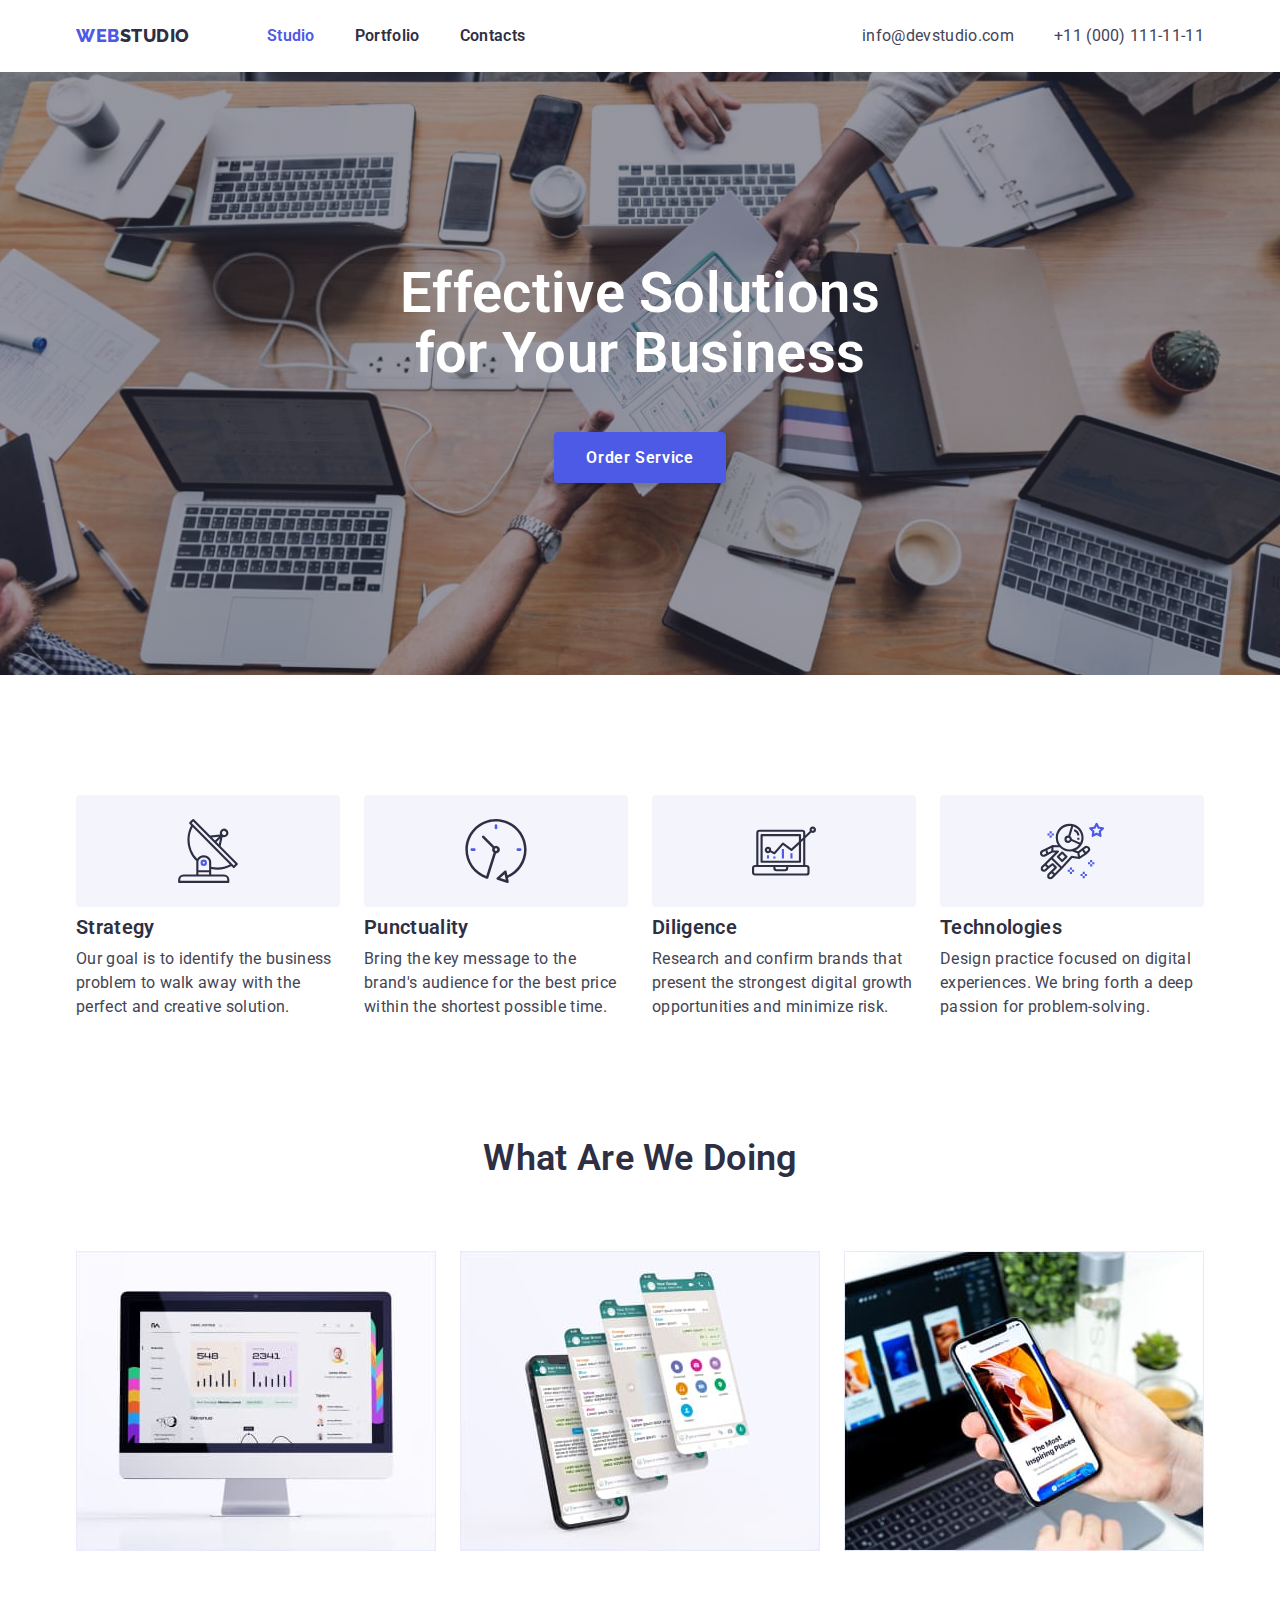
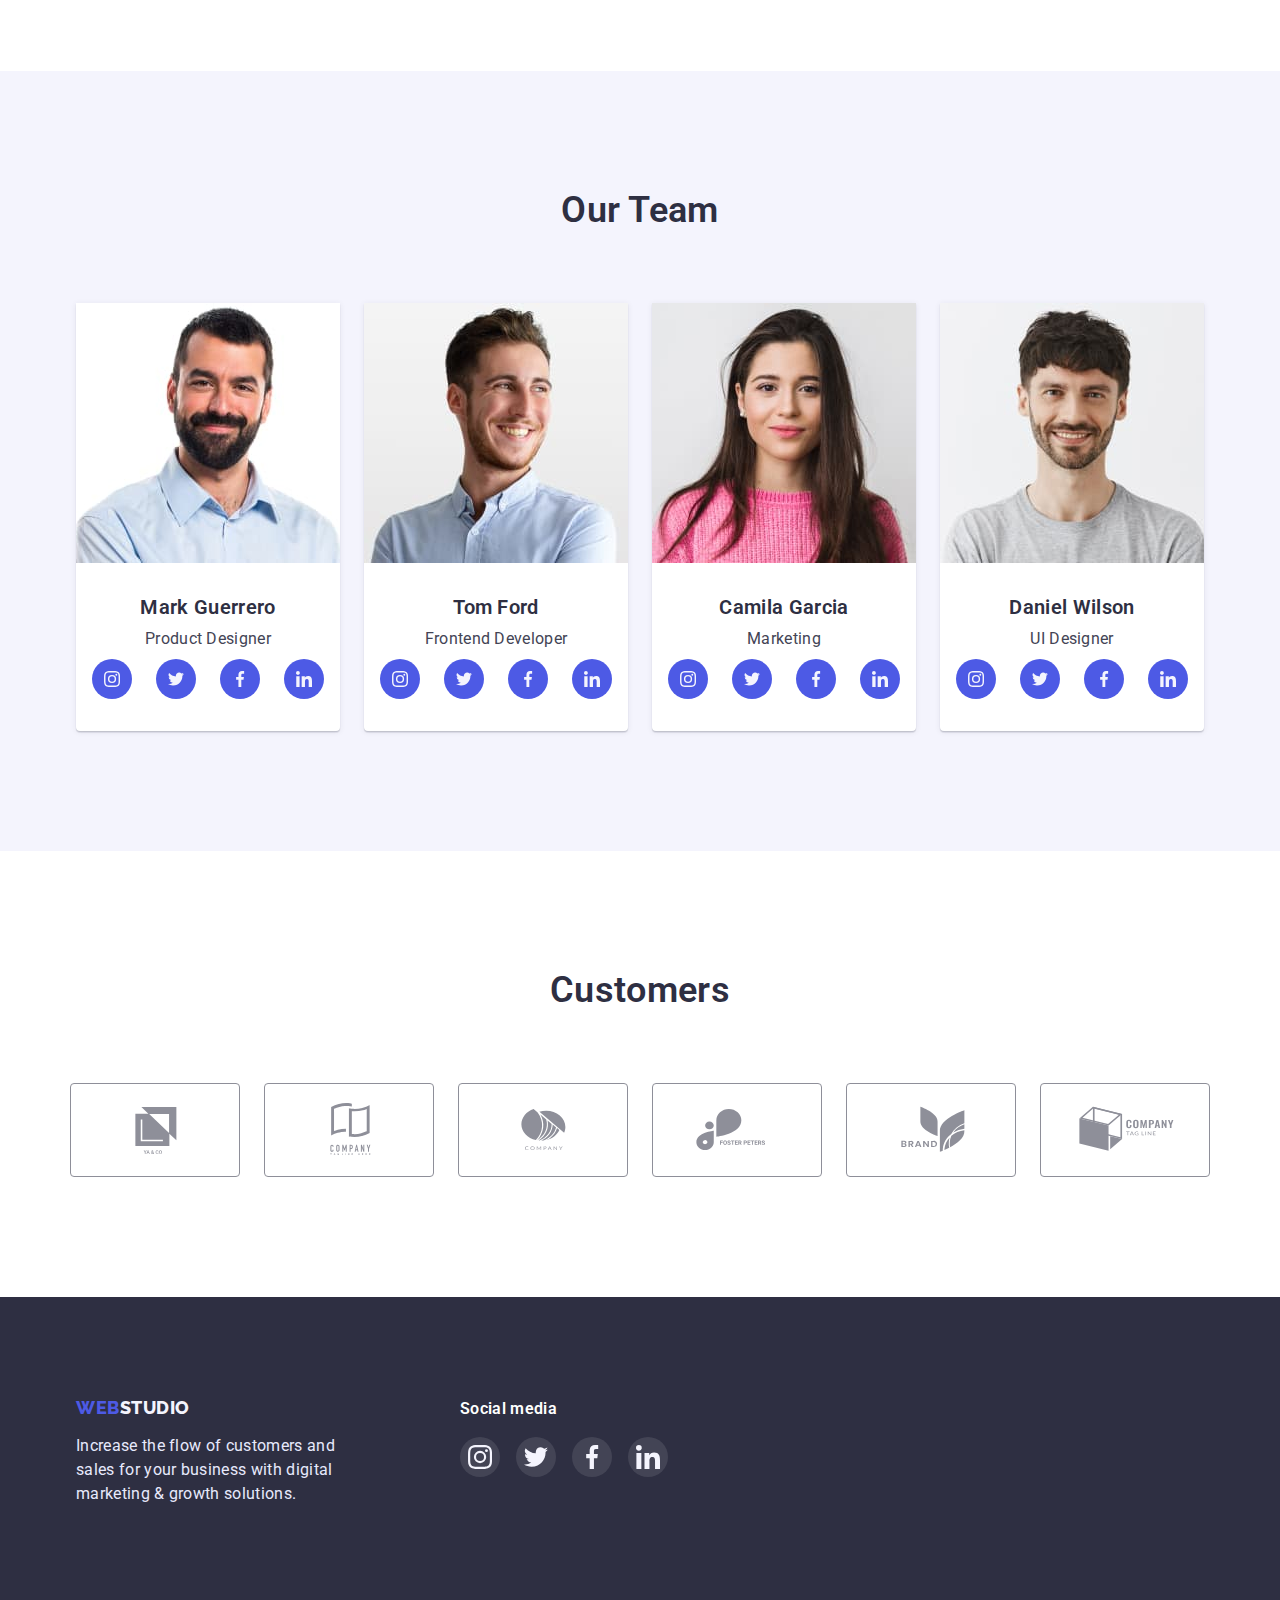
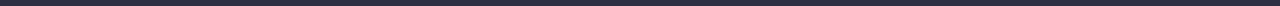
==== commit b95ddb4f: "Improvements made according to the tutor's comments" ====
--- a/index.html
+++ b/index.html
@@ -69,11 +69,9 @@
           <ul class="features">
             <li class="items">
               <div class="feature-block">
-                <a>
-                  <svg class="icon" width="64px" height="64px">
-                    <use href="./images1/sprite1.svg#icon-antenna"></use>
-                  </svg>
-                </a>
+                <svg class="icon" width="64" height="64">
+                  <use href="./images1/sprite1.svg#icon-antenna"></use>
+                </svg>
               </div>
               <h3 class="content-title">Strategy</h3>
               <p class="section-text">
@@ -84,11 +82,9 @@
 
             <li class="items">
               <div class="feature-block">
-                <a>
-                  <svg class="icon" width="64px" height="64px">
-                    <use href="./images1/sprite1.svg#icon-clock"></use>
-                  </svg>
-                </a>
+                <svg class="icon" width="64" height="64">
+                  <use href="./images1/sprite1.svg#icon-clock"></use>
+                </svg>
               </div>
               <h3 class="content-title">Punctuality</h3>
               <p class="section-text">
@@ -99,11 +95,9 @@
 
             <li class="items">
               <div class="feature-block">
-                <a>
-                  <svg class="icon" width="64px" height="64px">
-                    <use href="./images1/sprite1.svg#icon-diagram"></use>
-                  </svg>
-                </a>
+                <svg class="icon" width="64" height="64">
+                  <use href="./images1/sprite1.svg#icon-diagram"></use>
+                </svg>
               </div>
               <h3 class="content-title">Diligence</h3>
               <p class="section-text">
@@ -114,11 +108,9 @@
 
             <li class="items">
               <div class="feature-block">
-                <a>
-                  <svg class="icon" width="64px" height="64px">
-                    <use href="./images1/sprite1.svg#icon-astronaut"></use>
-                  </svg>
-                </a>
+                <svg class="icon" width="64" height="64">
+                  <use href="./images1/sprite1.svg#icon-astronaut"></use>
+                </svg>
               </div>
               <h3 class="content-title">Technologies</h3>
               <p class="section-text">
@@ -166,45 +158,35 @@
                 <p class="section-text">Product Designer</p>
                 <ul class="social-link">
                   <li class="social-elements">
-                    <div class="social-blok">
-                      <a class="social-items">
-                        <svg class="icon-team" width="16px" height="16px">
-                          <use
-                            href="./images1/sprite1.svg#icon-instagram"
-                          ></use>
-                        </svg>
-                      </a>
-                    </div>
-                  </li>
-
-                  <li class="social-elements">
-                    <div class="social-blok">
-                      <a class="social-items">
-                        <svg class="icon-team" width="16px" height="16px">
-                          <use href="./images1/sprite1.svg#icon-twitter"></use>
-                        </svg>
-                      </a>
-                    </div>
-                  </li>
-
-                  <li class="social-elements">
-                    <div class="social-blok">
-                      <a class="social-items">
-                        <svg class="icon-team" width="16px" height="16px">
-                          <use href="./images1/sprite1.svg#icon-facebook"></use>
-                        </svg>
-                      </a>
-                    </div>
-                  </li>
-
-                  <li class="social-elements">
-                    <div class="social-blok">
-                      <a class="social-items">
-                        <svg class="icon-team" width="16px" height="16px">
-                          <use href="./images1/sprite1.svg#icon-linkedin"></use>
-                        </svg>
-                      </a>
-                    </div>
+                    <a class="social-blok social-items pointer">
+                      <svg class="icon-team" width="16" height="16">
+                        <use href="./images1/sprite1.svg#icon-instagram"></use>
+                      </svg>
+                    </a>
+                  </li>
+
+                  <li class="social-elements">
+                    <a class="social-blok social-items pointer">
+                      <svg class="icon-team" width="16" height="16">
+                        <use href="./images1/sprite1.svg#icon-twitter"></use>
+                      </svg>
+                    </a>
+                  </li>
+
+                  <li class="social-elements">
+                    <a class="social-blok social-items pointer">
+                      <svg class="icon-team" width="16" height="16">
+                        <use href="./images1/sprite1.svg#icon-facebook"></use>
+                      </svg>
+                    </a>
+                  </li>
+
+                  <li class="social-elements">
+                    <a class="social-blok social-items pointer">
+                      <svg class="icon-team" width="16" height="16">
+                        <use href="./images1/sprite1.svg#icon-linkedin"></use>
+                      </svg>
+                    </a>
                   </li>
                 </ul>
               </div>
@@ -217,45 +199,35 @@
                 <p class="section-text">Frontend Developer</p>
                 <ul class="social-link">
                   <li class="social-elements">
-                    <div class="social-blok">
-                      <a class="social-items">
-                        <svg class="icon-team" width="16px" height="16px">
-                          <use
-                            href="./images1/sprite1.svg#icon-instagram"
-                          ></use>
-                        </svg>
-                      </a>
-                    </div>
-                  </li>
-
-                  <li class="social-elements">
-                    <div class="social-blok">
-                      <a class="social-items">
-                        <svg class="icon-team" width="16px" height="16px">
-                          <use href="./images1/sprite1.svg#icon-twitter"></use>
-                        </svg>
-                      </a>
-                    </div>
-                  </li>
-
-                  <li class="social-elements">
-                    <div class="social-blok">
-                      <a class="social-items">
-                        <svg class="icon-team" width="16px" height="16px">
-                          <use href="./images1/sprite1.svg#icon-facebook"></use>
-                        </svg>
-                      </a>
-                    </div>
-                  </li>
-
-                  <li class="social-elements">
-                    <div class="social-blok">
-                      <a class="social-items">
-                        <svg class="icon-team" width="16px" height="16px">
-                          <use href="./images1/sprite1.svg#icon-linkedin"></use>
-                        </svg>
-                      </a>
-                    </div>
+                    <a class="social-blok social-items pointer">
+                      <svg class="icon-team" width="16" height="16">
+                        <use href="./images1/sprite1.svg#icon-instagram"></use>
+                      </svg>
+                    </a>
+                  </li>
+
+                  <li class="social-elements">
+                    <a class="social-blok social-items pointer">
+                      <svg class="icon-team" width="16" height="16">
+                        <use href="./images1/sprite1.svg#icon-twitter"></use>
+                      </svg>
+                    </a>
+                  </li>
+
+                  <li class="social-elements">
+                    <a class="social-blok social-items pointer">
+                      <svg class="icon-team" width="16" height="16">
+                        <use href="./images1/sprite1.svg#icon-facebook"></use>
+                      </svg>
+                    </a>
+                  </li>
+
+                  <li class="social-elements">
+                    <a class="social-blok social-items pointer">
+                      <svg class="icon-team" width="16" height="16">
+                        <use href="./images1/sprite1.svg#icon-linkedin"></use>
+                      </svg>
+                    </a>
                   </li>
                 </ul>
               </div>
@@ -268,45 +240,35 @@
                 <p class="section-text">Marketing</p>
                 <ul class="social-link">
                   <li class="social-elements">
-                    <div class="social-blok">
-                      <a class="social-items">
-                        <svg class="icon-team" width="16px" height="16px">
-                          <use
-                            href="./images1/sprite1.svg#icon-instagram"
-                          ></use>
-                        </svg>
-                      </a>
-                    </div>
-                  </li>
-
-                  <li class="social-elements">
-                    <div class="social-blok">
-                      <a class="social-items">
-                        <svg class="icon-team" width="16px" height="16px">
-                          <use href="./images1/sprite1.svg#icon-twitter"></use>
-                        </svg>
-                      </a>
-                    </div>
-                  </li>
-
-                  <li class="social-elements">
-                    <div class="social-blok">
-                      <a class="social-items">
-                        <svg class="icon-team" width="16px" height="16px">
-                          <use href="./images1/sprite1.svg#icon-facebook"></use>
-                        </svg>
-                      </a>
-                    </div>
-                  </li>
-
-                  <li class="social-elements">
-                    <div class="social-blok">
-                      <a class="social-items">
-                        <svg class="icon-team" width="16px" height="16px">
-                          <use href="./images1/sprite1.svg#icon-linkedin"></use>
-                        </svg>
-                      </a>
-                    </div>
+                    <a class="social-blok social-items pointer">
+                      <svg class="icon-team" width="16" height="16">
+                        <use href="./images1/sprite1.svg#icon-instagram"></use>
+                      </svg>
+                    </a>
+                  </li>
+
+                  <li class="social-elements">
+                    <a class="social-blok social-items pointer">
+                      <svg class="icon-team" width="16" height="16">
+                        <use href="./images1/sprite1.svg#icon-twitter"></use>
+                      </svg>
+                    </a>
+                  </li>
+
+                  <li class="social-elements">
+                    <a class="social-blok social-items pointer">
+                      <svg class="icon-team" width="16" height="16">
+                        <use href="./images1/sprite1.svg#icon-facebook"></use>
+                      </svg>
+                    </a>
+                  </li>
+
+                  <li class="social-elements">
+                    <a class="social-blok social-items pointer">
+                      <svg class="icon-team" width="16" height="16">
+                        <use href="./images1/sprite1.svg#icon-linkedin"></use>
+                      </svg>
+                    </a>
                   </li>
                 </ul>
               </div>
@@ -319,45 +281,35 @@
                 <p class="section-text">UI Designer</p>
                 <ul class="social-link">
                   <li class="social-elements">
-                    <div class="social-blok">
-                      <a class="social-items">
-                        <svg class="icon-team" width="16px" height="16px">
-                          <use
-                            href="./images1/sprite1.svg#icon-instagram"
-                          ></use>
-                        </svg>
-                      </a>
-                    </div>
-                  </li>
-
-                  <li class="social-elements">
-                    <div class="social-blok">
-                      <a class="social-items">
-                        <svg class="icon-team" width="16px" height="16px">
-                          <use href="./images1/sprite1.svg#icon-twitter"></use>
-                        </svg>
-                      </a>
-                    </div>
-                  </li>
-
-                  <li class="social-elements">
-                    <div class="social-blok">
-                      <a class="social-items">
-                        <svg class="icon-team" width="16px" height="16px">
-                          <use href="./images1/sprite1.svg#icon-facebook"></use>
-                        </svg>
-                      </a>
-                    </div>
-                  </li>
-
-                  <li class="social-elements">
-                    <div class="social-blok">
-                      <a class="social-items">
-                        <svg class="icon-team" width="16px" height="16px">
-                          <use href="./images1/sprite1.svg#icon-linkedin"></use>
-                        </svg>
-                      </a>
-                    </div>
+                    <a class="social-blok social-items pointer">
+                      <svg class="icon-team" width="16" height="16">
+                        <use href="./images1/sprite1.svg#icon-instagram"></use>
+                      </svg>
+                    </a>
+                  </li>
+
+                  <li class="social-elements">
+                    <a class="social-blok social-items pointer">
+                      <svg class="icon-team" width="16" height="16">
+                        <use href="./images1/sprite1.svg#icon-twitter"></use>
+                      </svg>
+                    </a>
+                  </li>
+
+                  <li class="social-elements">
+                    <a class="social-blok social-items pointer">
+                      <svg class="icon-team" width="16" height="16">
+                        <use href="./images1/sprite1.svg#icon-facebook"></use>
+                      </svg>
+                    </a>
+                  </li>
+
+                  <li class="social-elements">
+                    <a class="social-blok social-items pointer">
+                      <svg class="icon-team" width="16" height="16">
+                        <use href="./images1/sprite1.svg#icon-linkedin"></use>
+                      </svg>
+                    </a>
                   </li>
                 </ul>
               </div>
@@ -368,65 +320,53 @@
       <section class="section customers-background">
         <div class="container">
           <h2 class="section-title customers-title">Customers</h2>
-          <ul class="customers">
-            <li class="customers-elements items">
-              <div class="customer-block">
-                <a>
-                  <svg class="icon-customer" width="104px" height="56px">
-                    <use href="./images1/sprite1.svg#icon-logo1"></use>
-                  </svg>
-                </a>
-              </div>
-            </li>
-
-            <li class="customers-elements items">
-              <div class="customer-block">
-                <a>
-                  <svg class="icon-customer" width="104px" height="56px">
-                    <use href="./images1/sprite1.svg#icon-logo2"></use>
-                  </svg>
-                </a>
-              </div>
-            </li>
-
-            <li class="customers-elements items">
-              <div class="customer-block">
-                <a>
-                  <svg class="icon-customer" width="104px" height="56px">
-                    <use href="./images1/sprite1.svg#icon-logo3"></use>
-                  </svg>
-                </a>
-              </div>
-            </li>
-
-            <li class="customers-elements items">
-              <div class="customer-block">
-                <a>
-                  <svg class="icon-customer" width="104px" height="56px">
-                    <use href="./images1/sprite1.svg#icon-logo4"></use>
-                  </svg>
-                </a>
-              </div>
-            </li>
-
-            <li class="customers-elements items">
-              <div class="customer-block">
-                <a>
-                  <svg class="icon-customer" width="104px" height="56px">
-                    <use href="./images1/sprite1.svg#icon-logo5"></use>
-                  </svg>
-                </a>
-              </div>
-            </li>
-
-            <li class="customers-elements items">
-              <div class="customer-block">
-                <a>
-                  <svg class="icon-customer" width="104px" height="56px">
-                    <use href="./images1/sprite1.svg#icon-logo6"></use>
-                  </svg>
-                </a>
-              </div>
+          <ul class="customer-block">
+            <li class="items">
+              <a class="customer-block-icon">
+                <svg class="icon-customer" width="104" height="56">
+                  <use href="./images1/sprite1.svg#icon-logo1"></use>
+                </svg>
+              </a>
+            </li>
+
+            <li class="items">
+              <a class="customer-block-icon">
+                <svg class="icon-customer" width="104" height="56">
+                  <use href="./images1/sprite1.svg#icon-logo2"></use>
+                </svg>
+              </a>
+            </li>
+
+            <li class="items">
+              <a class="customer-block-icon">
+                <svg class="icon-customer" width="104" height="56">
+                  <use href="./images1/sprite1.svg#icon-logo3"></use>
+                </svg>
+              </a>
+            </li>
+
+            <li class="items">
+              <a class="customer-block-icon">
+                <svg class="icon-customer" width="104" height="56">
+                  <use href="./images1/sprite1.svg#icon-logo4"></use>
+                </svg>
+              </a>
+            </li>
+
+            <li class="items">
+              <a class="customer-block-icon">
+                <svg class="icon-customer" width="104" height="56">
+                  <use href="./images1/sprite1.svg#icon-logo5"></use>
+                </svg>
+              </a>
+            </li>
+
+            <li class="items">
+              <a class="customer-block-icon">
+                <svg class="icon-customer" width="104" height="56">
+                  <use href="./images1/sprite1.svg#icon-logo6"></use>
+                </svg>
+              </a>
             </li>
           </ul>
         </div>
@@ -449,44 +389,36 @@
           <div class="social-media">
             <p class="social-text">Social media</p>
             <ul class="social-link-footer">
-              <li class="social-elements">
-                <div class="social-blok-footer">
-                  <a class="social-items">
-                    <svg class="icon-footer" width="24px" height="24px">
-                      <use href="./images1/sprite1.svg#icon-instagram"></use>
-                    </svg>
-                  </a>
-                </div>
+              <li>
+                <a class="social-blok-footer">
+                  <svg class="icon-footer" width="24" height="24">
+                    <use href="./images1/sprite1.svg#icon-instagram"></use>
+                  </svg>
+                </a>
               </li>
 
-              <li class="social-elements">
-                <div class="social-blok-footer">
-                  <a class="social-items">
-                    <svg class="icon-footer" width="24px" height="24px">
-                      <use href="./images1/sprite1.svg#icon-twitter"></use>
-                    </svg>
-                  </a>
-                </div>
+              <li>
+                <a class="social-blok-footer">
+                  <svg class="icon-footer" width="24" height="24">
+                    <use href="./images1/sprite1.svg#icon-twitter"></use>
+                  </svg>
+                </a>
               </li>
 
-              <li class="social-elements">
-                <div class="social-blok-footer">
-                  <a class="social-items">
-                    <svg class="icon-footer" width="24px" height="24px">
-                      <use href="./images1/sprite1.svg#icon-facebook"></use>
-                    </svg>
-                  </a>
-                </div>
+              <li>
+                <a class="social-blok-footer">
+                  <svg class="icon-footer" width="24" height="24">
+                    <use href="./images1/sprite1.svg#icon-facebook"></use>
+                  </svg>
+                </a>
               </li>
 
-              <li class="social-elements">
-                <div class="social-blok-footer">
-                  <a class="social-items">
-                    <svg class="icon-footer" width="24px" height="24px">
-                      <use href="./images1/sprite1.svg#icon-linkedin"></use>
-                    </svg>
-                  </a>
-                </div>
+              <li>
+                <a class="social-blok-footer">
+                  <svg class="icon-footer" width="24" height="24">
+                    <use href="./images1/sprite1.svg#icon-linkedin"></use>
+                  </svg>
+                </a>
               </li>
             </ul>
           </div>
--- a/сss/styles.css
+++ b/сss/styles.css
@@ -163,7 +163,7 @@
 .site-nav .item + .item {
   margin-left: 40px;
 }
-.site-nav > .link {
+.site-nav .link {
   color: var(--title-text-color-second-bg-color);
   font-weight: 600;
   font-size: 16px;
@@ -230,7 +230,6 @@
 .hero-title {
   display: block;
   width: 492px;
-  height: 120px;
   margin-left: auto;
   margin-right: auto;
   margin-top: 0;
@@ -253,6 +252,7 @@
   padding: 16px 32px;
   min-width: 170px;
   min-height: 51px;
+  box-shadow: 0px 4px 4px rgba(0, 0, 0, 0.15);
 
   color: var(--first-color);
   background-color: var(--accent-bg-color-button-text-color);
@@ -265,9 +265,14 @@
   letter-spacing: 0.04em;
 }
 
-.hero-button:active,
+.hero-button:hover,
 .hero-button:focus {
+  box-shadow: 0px 1px 6px rgba(46, 47, 66, 0.08),
+    0px 1px 1px rgba(46, 47, 66, 0.16), 0px 2px 1px rgba(46, 47, 66, 0.08);
+}
+.hero-button:active {
   background-color: var(--button-bg-active-color);
+  box-shadow: 0px 4px 4px rgba(0, 0, 0, 0.15);
 }
 
 /* Стилизуем заголовки секций */
@@ -317,11 +322,13 @@
 }
 
 .feature-block {
+  display: flex;
+  align-items: center;
+  justify-content: center;
   margin: 0;
   margin-bottom: 8px;
   width: 264px;
   height: 112px;
-  padding: 24px 100px;
   border-radius: 4px;
   text-align: center;
   background-color: var(--fourth-background-color);
@@ -362,7 +369,6 @@
 
 .team {
   display: flex;
-  flex-wrap: wrap;
   margin: 0;
   padding: 0;
   margin-top: 72px;
@@ -390,23 +396,24 @@
   display: flex;
   margin: 0;
   padding: 0;
+  margin-top: 8px;
+  /* justify-content: center;
+  align-items: center; */
+  gap: 24px;
+}
+
+.social-blok {
+  display: flex;
   justify-content: center;
   align-items: center;
-  gap: 24px;
-  margin-top: 8px;
-}
-
-.social-blok {
-  margin: 0;
+  text-align: center;
   width: 40px;
   height: 40px;
   padding: 12px 12px;
-  /* border: 1px solid var(--border-color);
-  border-radius: 4px; */
-  text-align: center;
   border-radius: 50%;
   background-color: var(--accent-bg-color-button-text-color);
 }
+
 .social-blok:not(:last-child) {
   margin-right: 24px;
 }
@@ -417,39 +424,37 @@
 
 /* Section Customers */
 
-.customers {
-  display: flex;
-  flex-wrap: wrap;
+.customer-block {
+  display: flex;
   margin: 0;
   padding: 0;
   margin-top: 72px;
   gap: 24px;
-}
-
-.customers-elements {
+  justify-content: center;
+}
+
+.customer-block-icon {
+  display: inline-block;
+  margin: 0;
+  padding: 16px 32px;
   background-color: var(--first-color);
-}
-
-.customer-block {
-  margin: 0;
-  width: 168px;
-  height: 88px;
-  padding: 16px 32px;
   border: 1px solid var(--border-color);
   border-radius: 4px;
-  text-align: center;
-}
-.customer-block:not(:last-child) {
+  color: var(--border-color);
+}
+
+.customer-block-icon:not(:last-child) {
   margin-right: 24px;
 }
 
 .icon-customer {
-  fill: var(--icon-customer-color);
-}
-
-.icon-customer:hover,
-.icon-customer:focus {
-  fill: var(--accent-bg-color-button-text-color);
+  fill: currentColor;
+}
+
+.customer-block-icon:hover,
+.customer-block-icon:focus {
+  color: var(--accent-bg-color-button-text-color);
+  border-color: var(--accent-bg-color-button-text-color);
 }
 
 /* Стилизуем футер */
@@ -492,10 +497,7 @@
 
 .social-media {
   display: block;
-  /* flex-wrap: wrap; */
-  /* width: 208px; */
   margin-left: 120px;
-  /* padding: 0; */
 }
 .social-text {
   display: inline-block;
@@ -518,19 +520,21 @@
   width: 40px;
   height: 40px;
   /* padding: 12px 12px; */
-  /* border: 1px solid var(--border-color);
-  border-radius: 4px; */
+  /* border: 1px solid var(--border-color); */
+  border-radius: 4px;
   justify-content: center;
   align-items: center;
   text-align: center;
   border-radius: 50%;
-  background-color: var(--border-color);
-}
+  background-color: rgba(255, 255, 255, 0.1);
+}
+
 .social-blok:not(:last-child) {
   margin-right: 24px;
 }
 
-.social-blok-footer:hover {
+.social-blok-footer:hover,
+.social-blok-footer:focus {
   background-color: var(--hover-background-color);
 }
 
@@ -604,6 +608,7 @@
 .filter {
   display: flex;
   justify-content: center;
+  text-align: center;
   padding: 0px;
   margin-left: auto;
   margin-right: auto;
@@ -628,6 +633,7 @@
   display: flex;
   flex-wrap: wrap;
   padding: 0;
+  margin: 0;
   gap: 24px;
   text-decoration: none;
 }
@@ -635,10 +641,11 @@
 .portfolio-elements {
   flex-basis: calc((100% - 48px) / 3);
   border: 0.5px solid var(--fourth-background-color);
-  /* box-shadow: 0px 1px 6px rgba(46, 47, 66, 0.08); */
-}
-.portfolio-elements:hover {
-  border: 0.5px solid var(--fourth-background-color);
+}
+
+.portfolio-link:hover,
+.portfolio-link:focus {
+  display: inline-block;
   box-shadow: 0px 1px 6px rgba(46, 47, 66, 0.08);
 }
 .card-content {
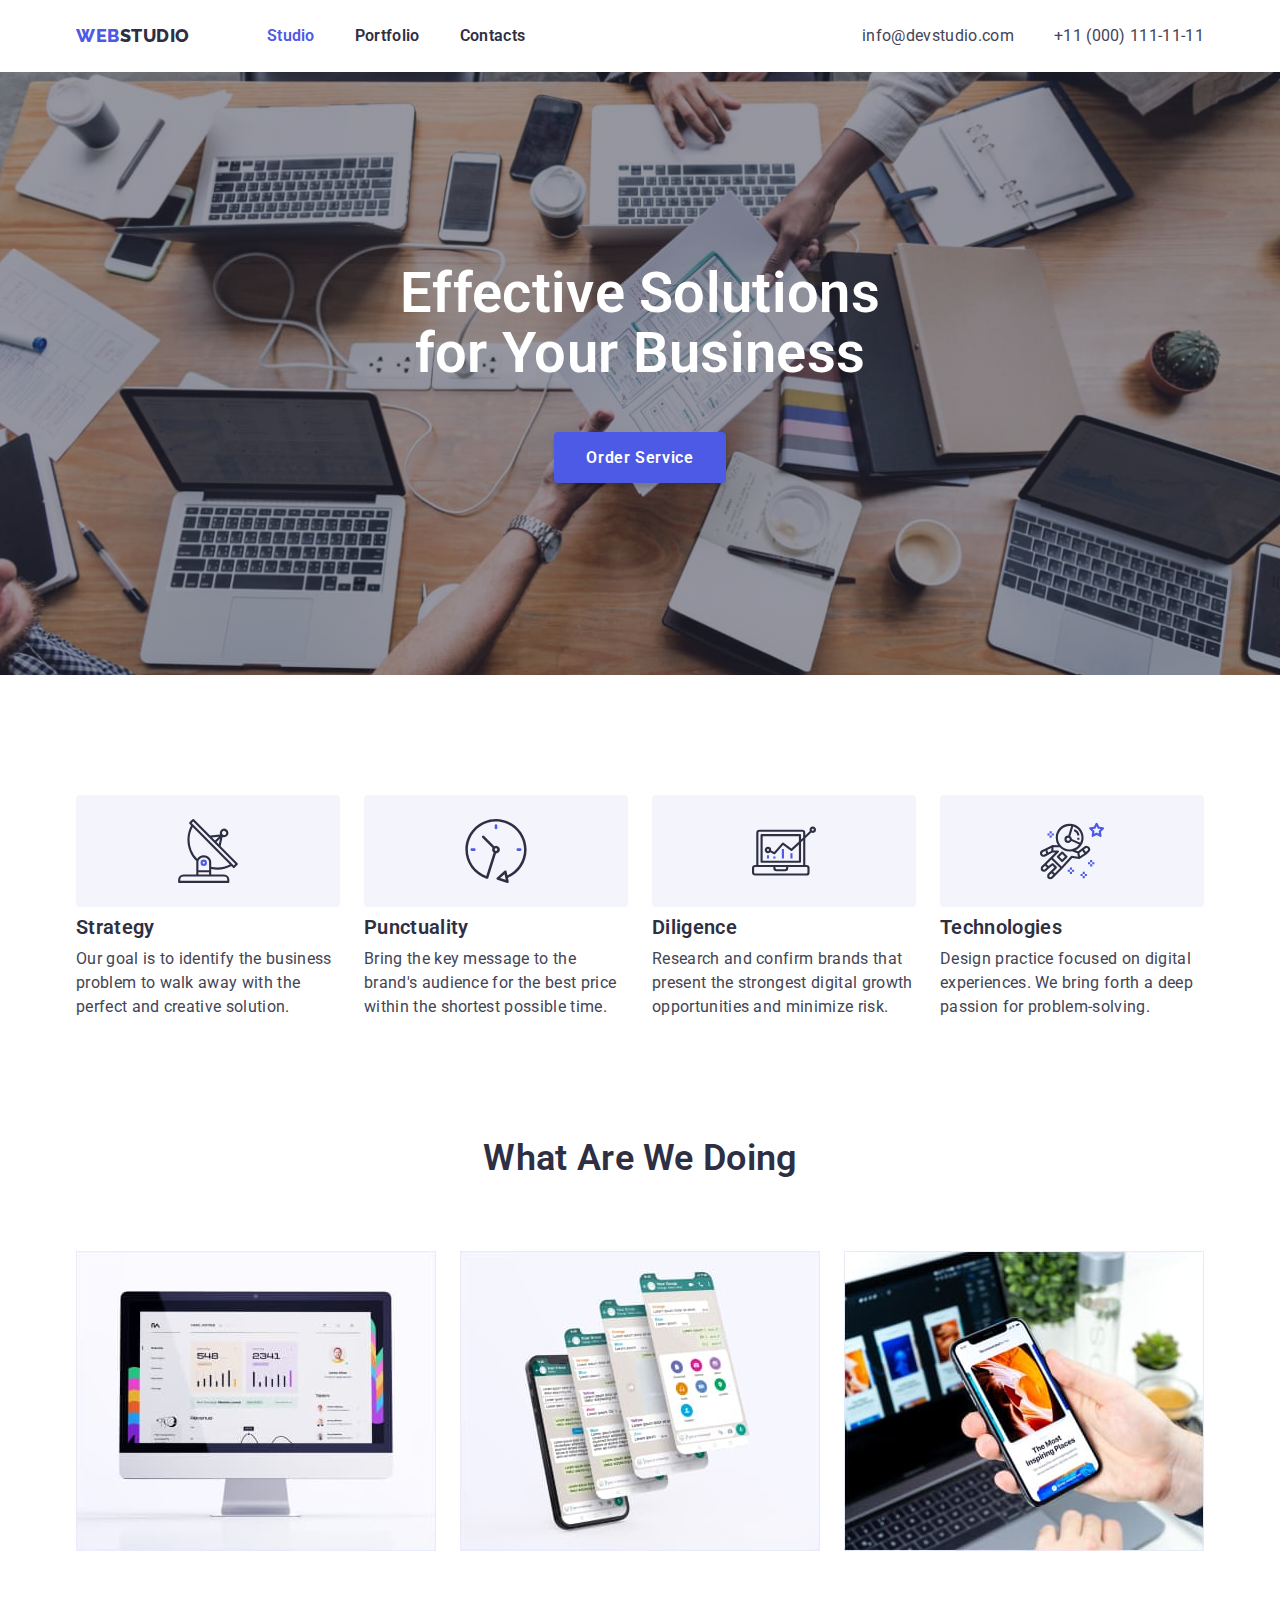
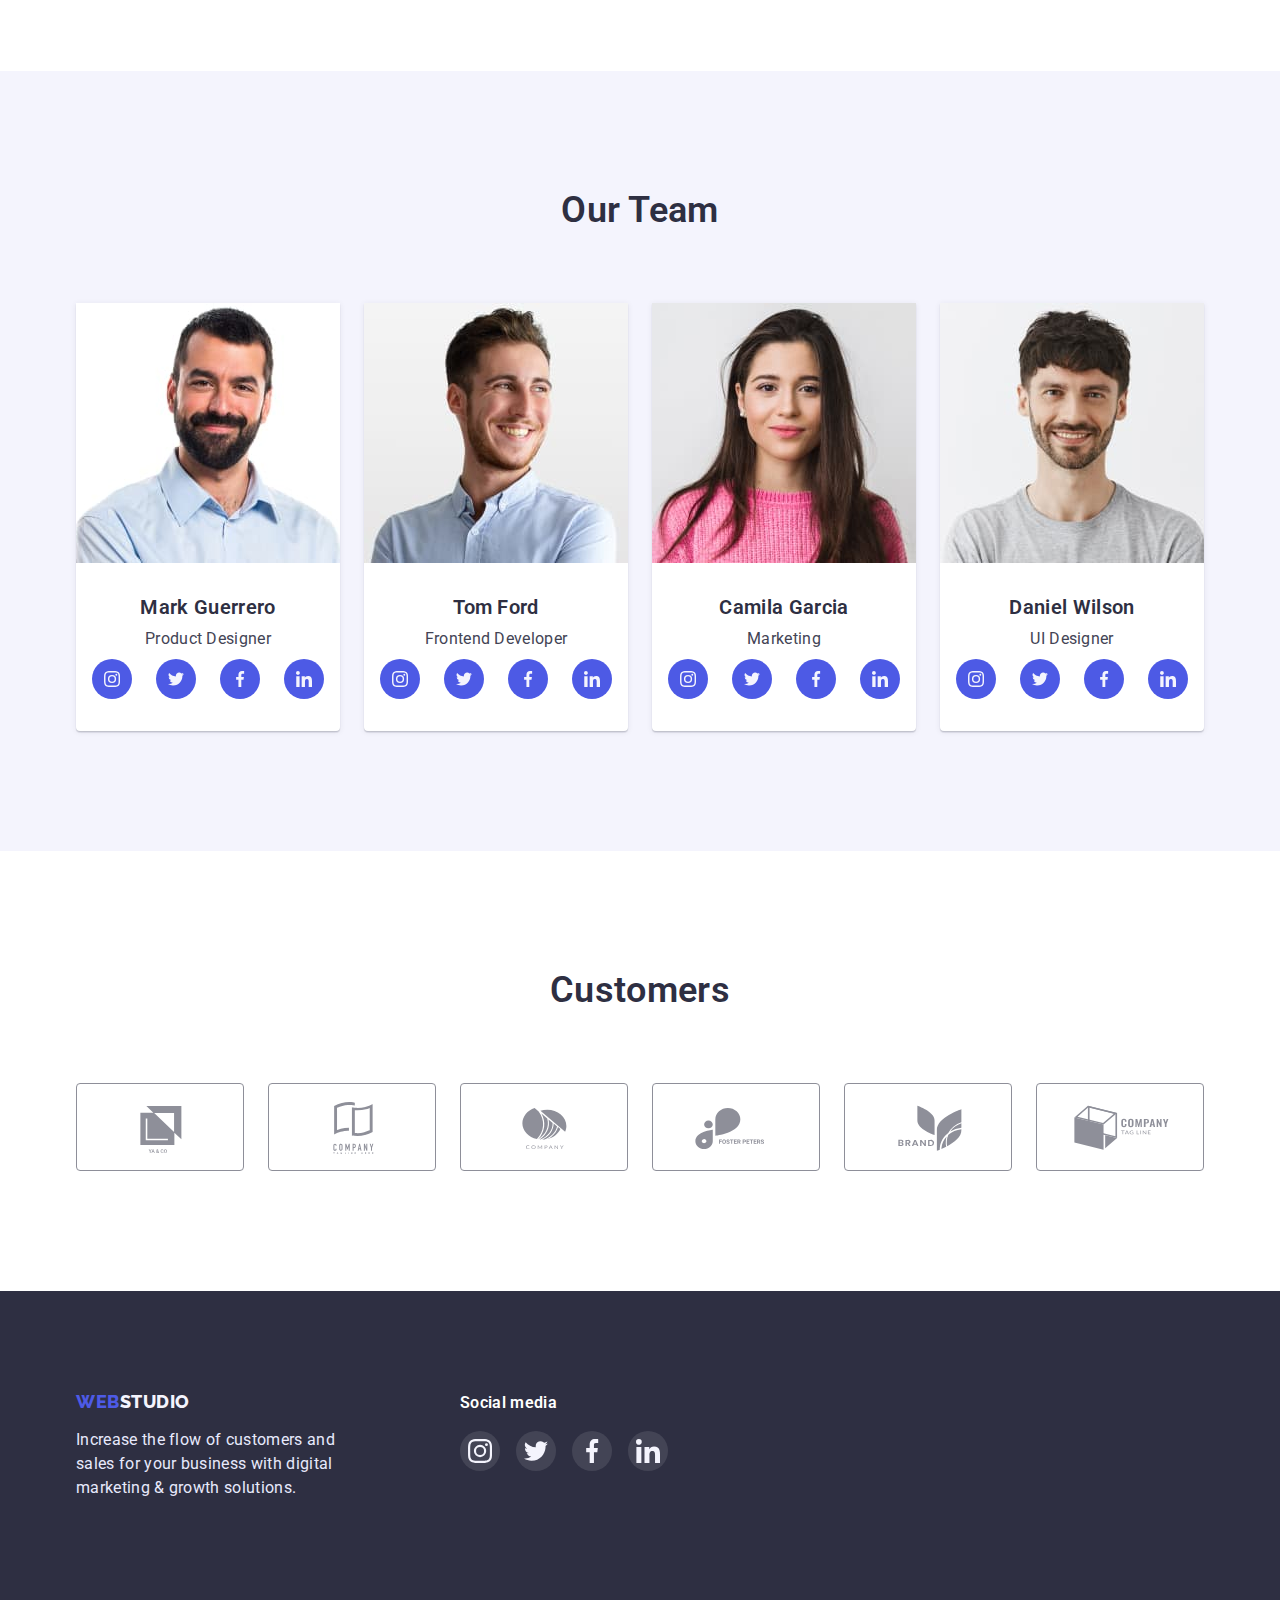
==== commit 57a47240: "added footer-icon size" ====
--- a/index.html
+++ b/index.html
@@ -389,7 +389,7 @@
           <div class="social-media">
             <p class="social-text">Social media</p>
             <ul class="social-link-footer">
-              <li>
+              <li class="elements-size">
                 <a class="social-blok-footer">
                   <svg class="icon-footer" width="24" height="24">
                     <use href="./images1/sprite1.svg#icon-instagram"></use>
@@ -397,7 +397,7 @@
                 </a>
               </li>
 
-              <li>
+              <li class="elements-size">
                 <a class="social-blok-footer">
                   <svg class="icon-footer" width="24" height="24">
                     <use href="./images1/sprite1.svg#icon-twitter"></use>
@@ -405,7 +405,7 @@
                 </a>
               </li>
 
-              <li>
+              <li class="elements-size">
                 <a class="social-blok-footer">
                   <svg class="icon-footer" width="24" height="24">
                     <use href="./images1/sprite1.svg#icon-facebook"></use>
@@ -413,7 +413,7 @@
                 </a>
               </li>
 
-              <li>
+              <li class="elements-size">
                 <a class="social-blok-footer">
                   <svg class="icon-footer" width="24" height="24">
                     <use href="./images1/sprite1.svg#icon-linkedin"></use>
--- a/сss/styles.css
+++ b/сss/styles.css
@@ -433,10 +433,17 @@
   justify-content: center;
 }
 
+.customer-block .items {
+  width: 168px;
+  height: 88px;
+}
+
 .customer-block-icon {
-  display: inline-block;
-  margin: 0;
-  padding: 16px 32px;
+  width: 100%;
+  height: 100%;
+  display: flex;
+  align-items: center;
+  justify-content: center;
   background-color: var(--first-color);
   border: 1px solid var(--border-color);
   border-radius: 4px;
@@ -514,11 +521,16 @@
   padding: 0;
   gap: 16px;
 }
-.social-blok-footer {
-  display: flex;
-  margin: 0;
+
+.elements-size {
   width: 40px;
   height: 40px;
+}
+.social-blok-footer {
+  display: flex;
+  margin: 0;
+  width: 100%;
+  height: 100%;
   /* padding: 12px 12px; */
   /* border: 1px solid var(--border-color); */
   border-radius: 4px;
